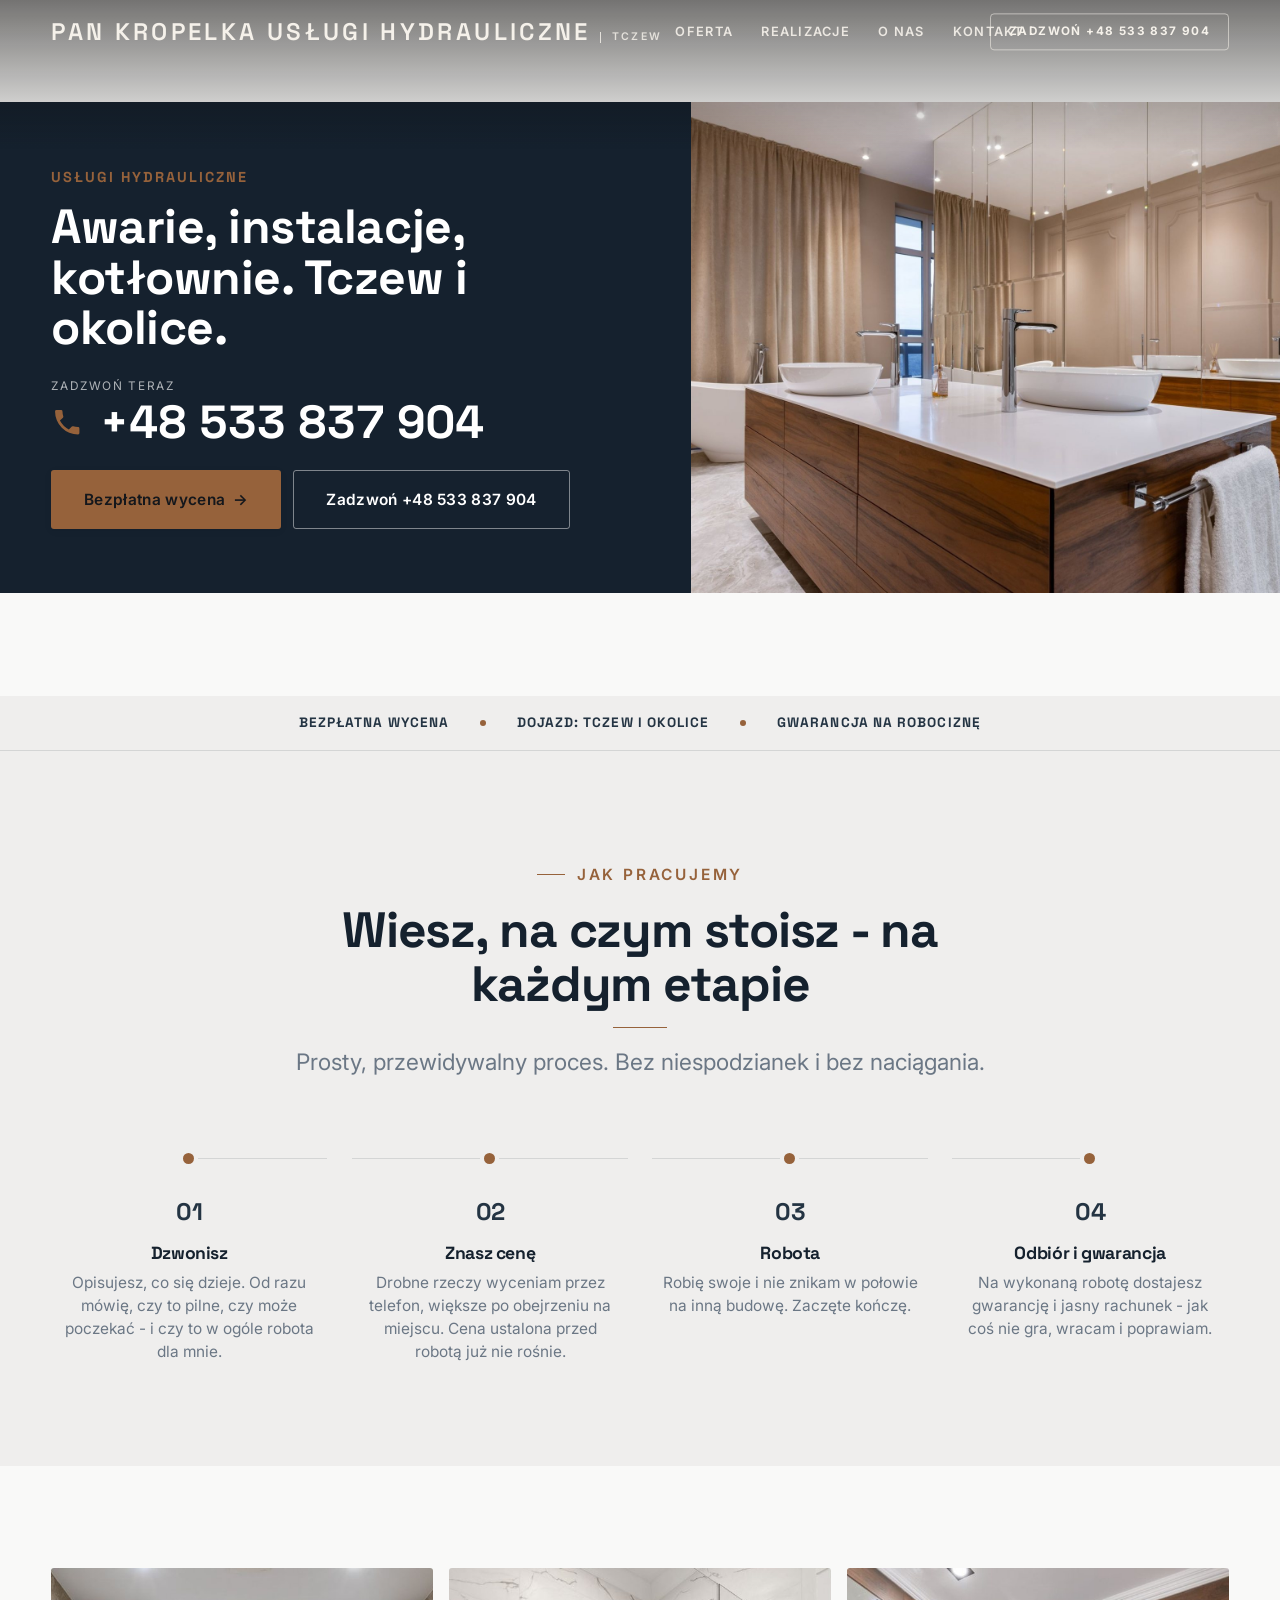
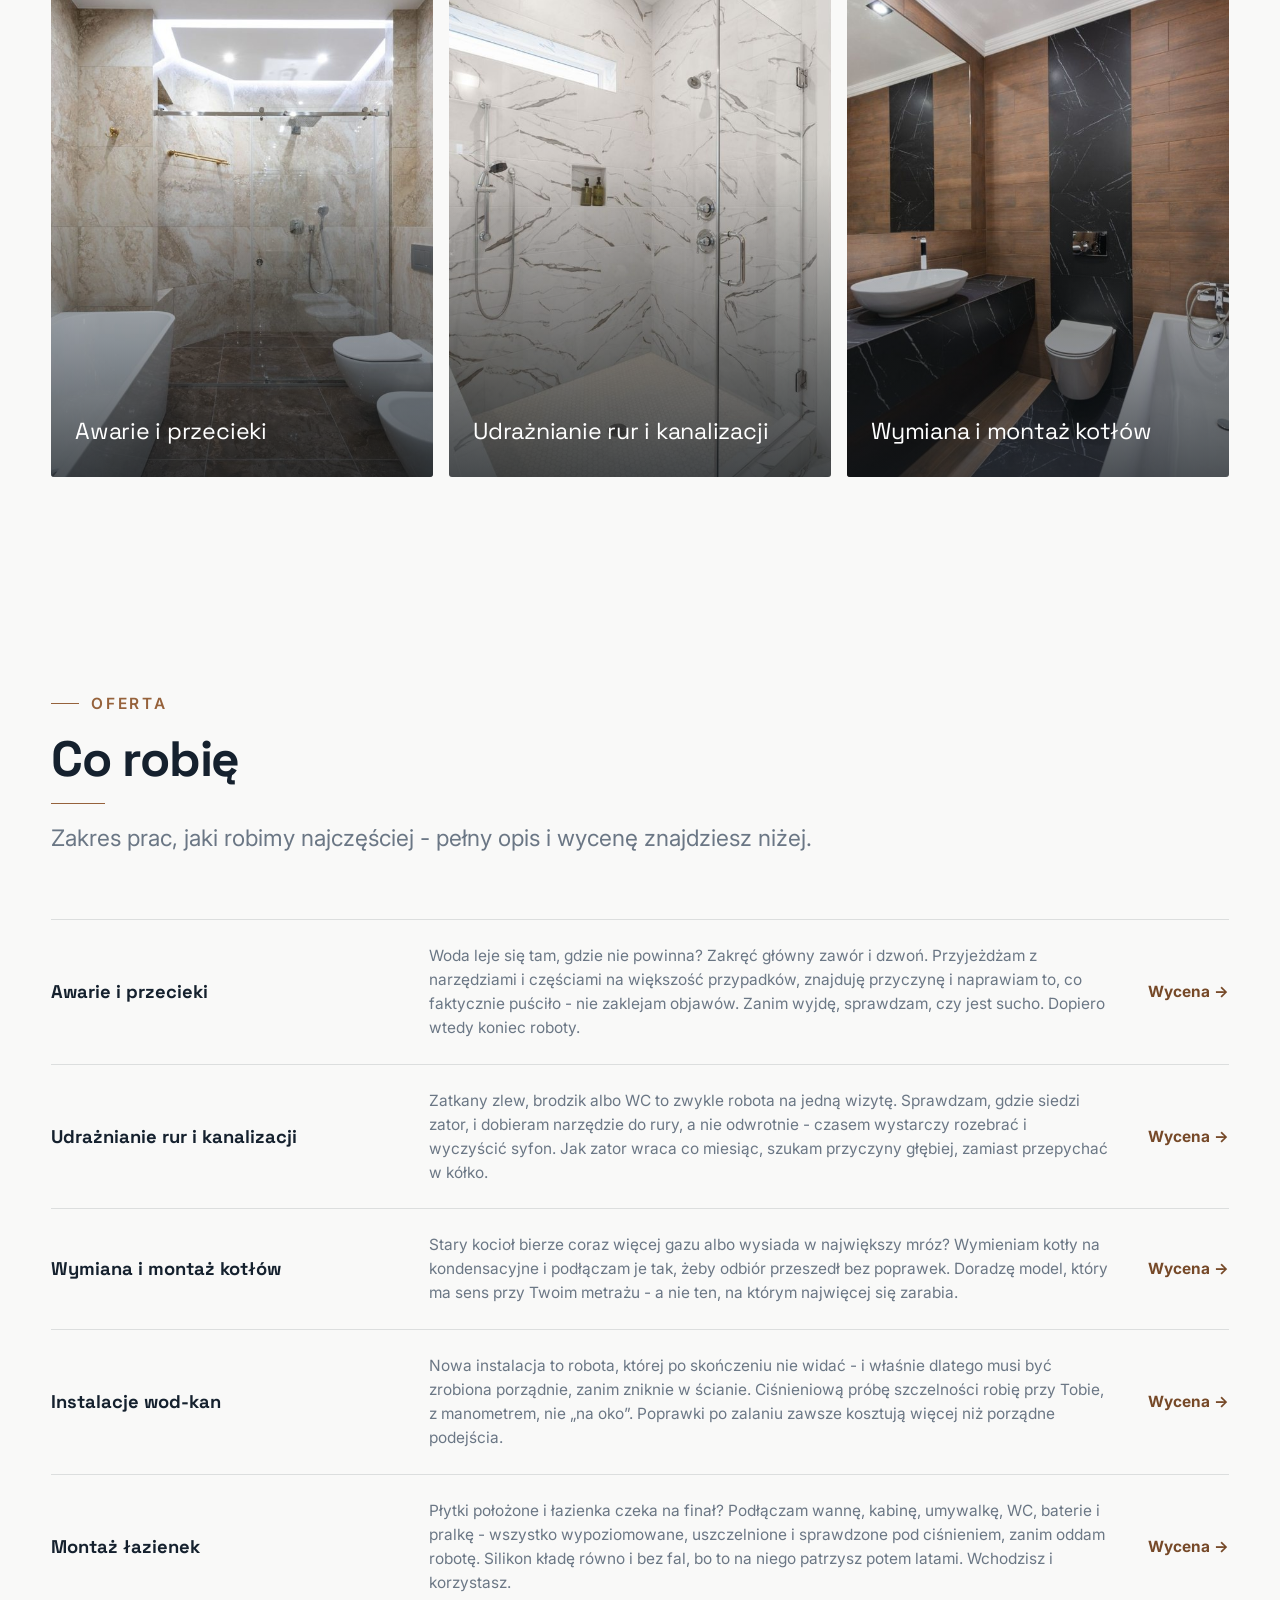
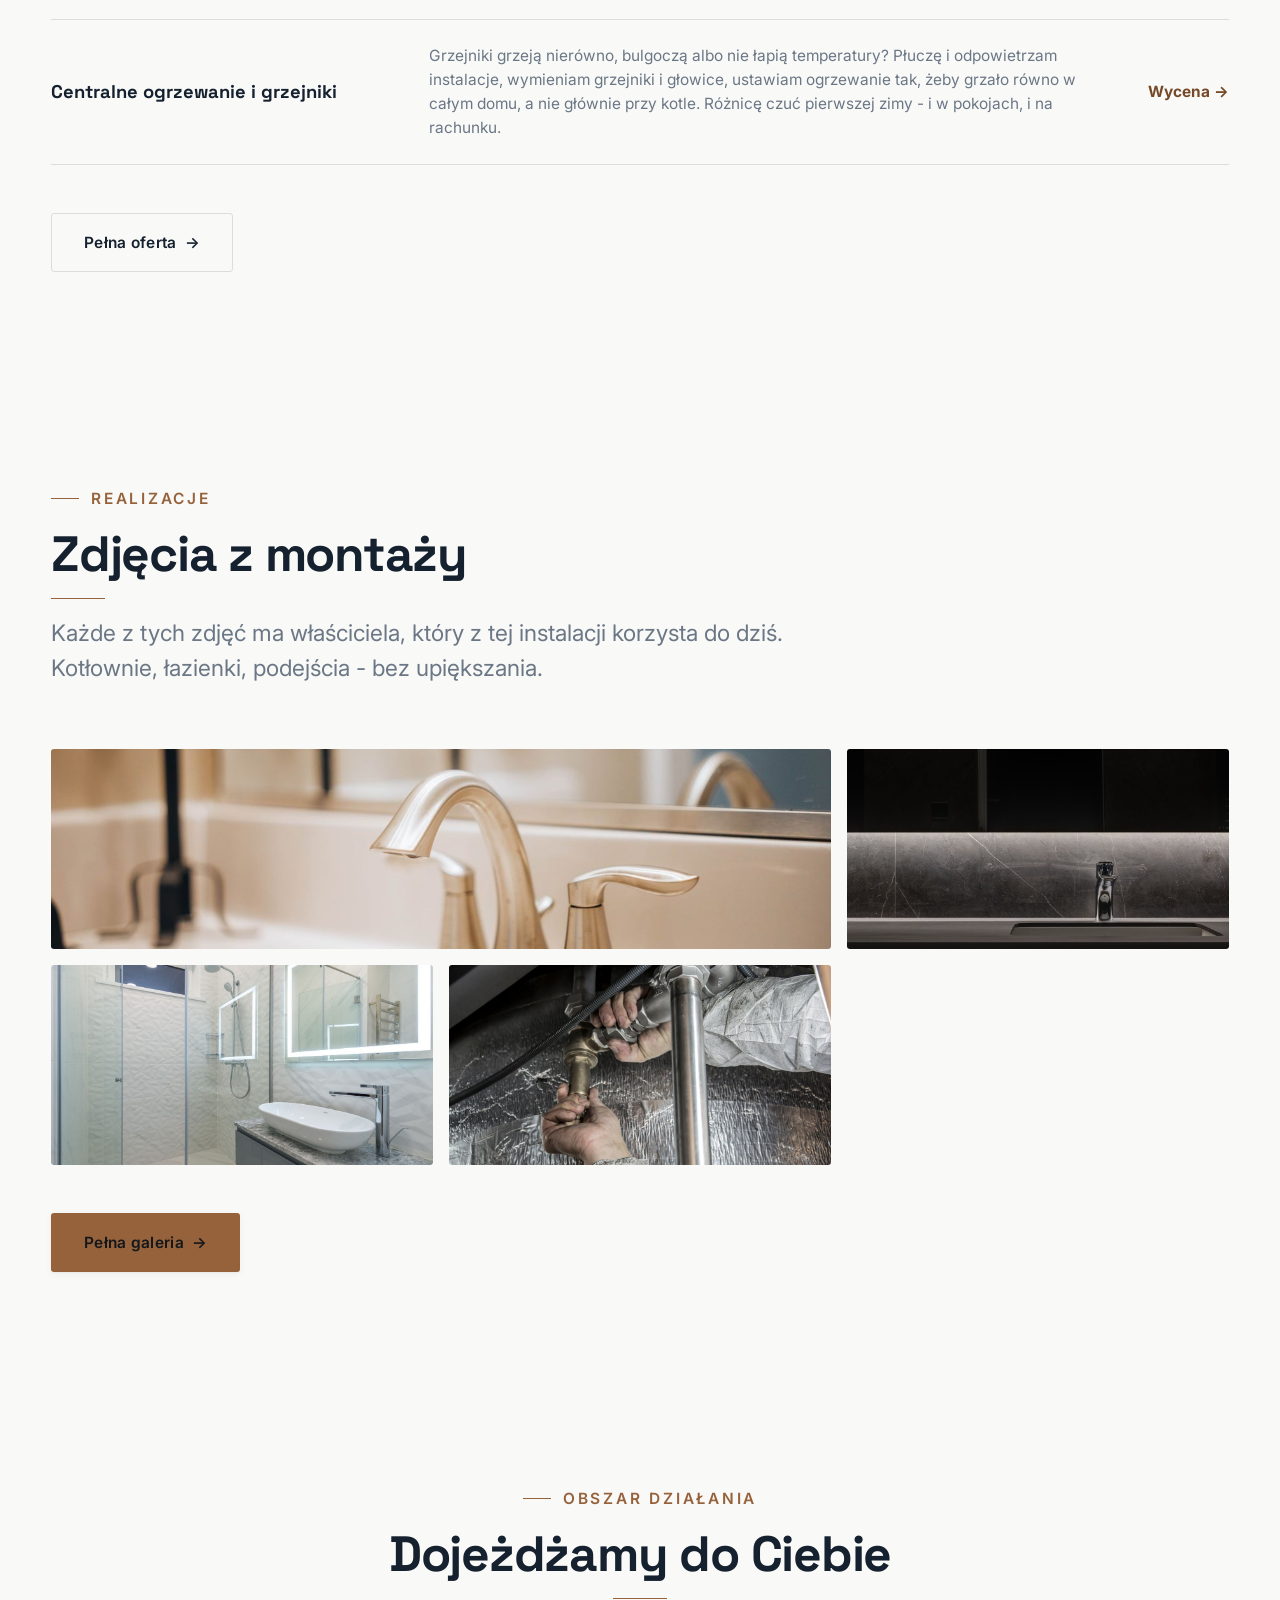
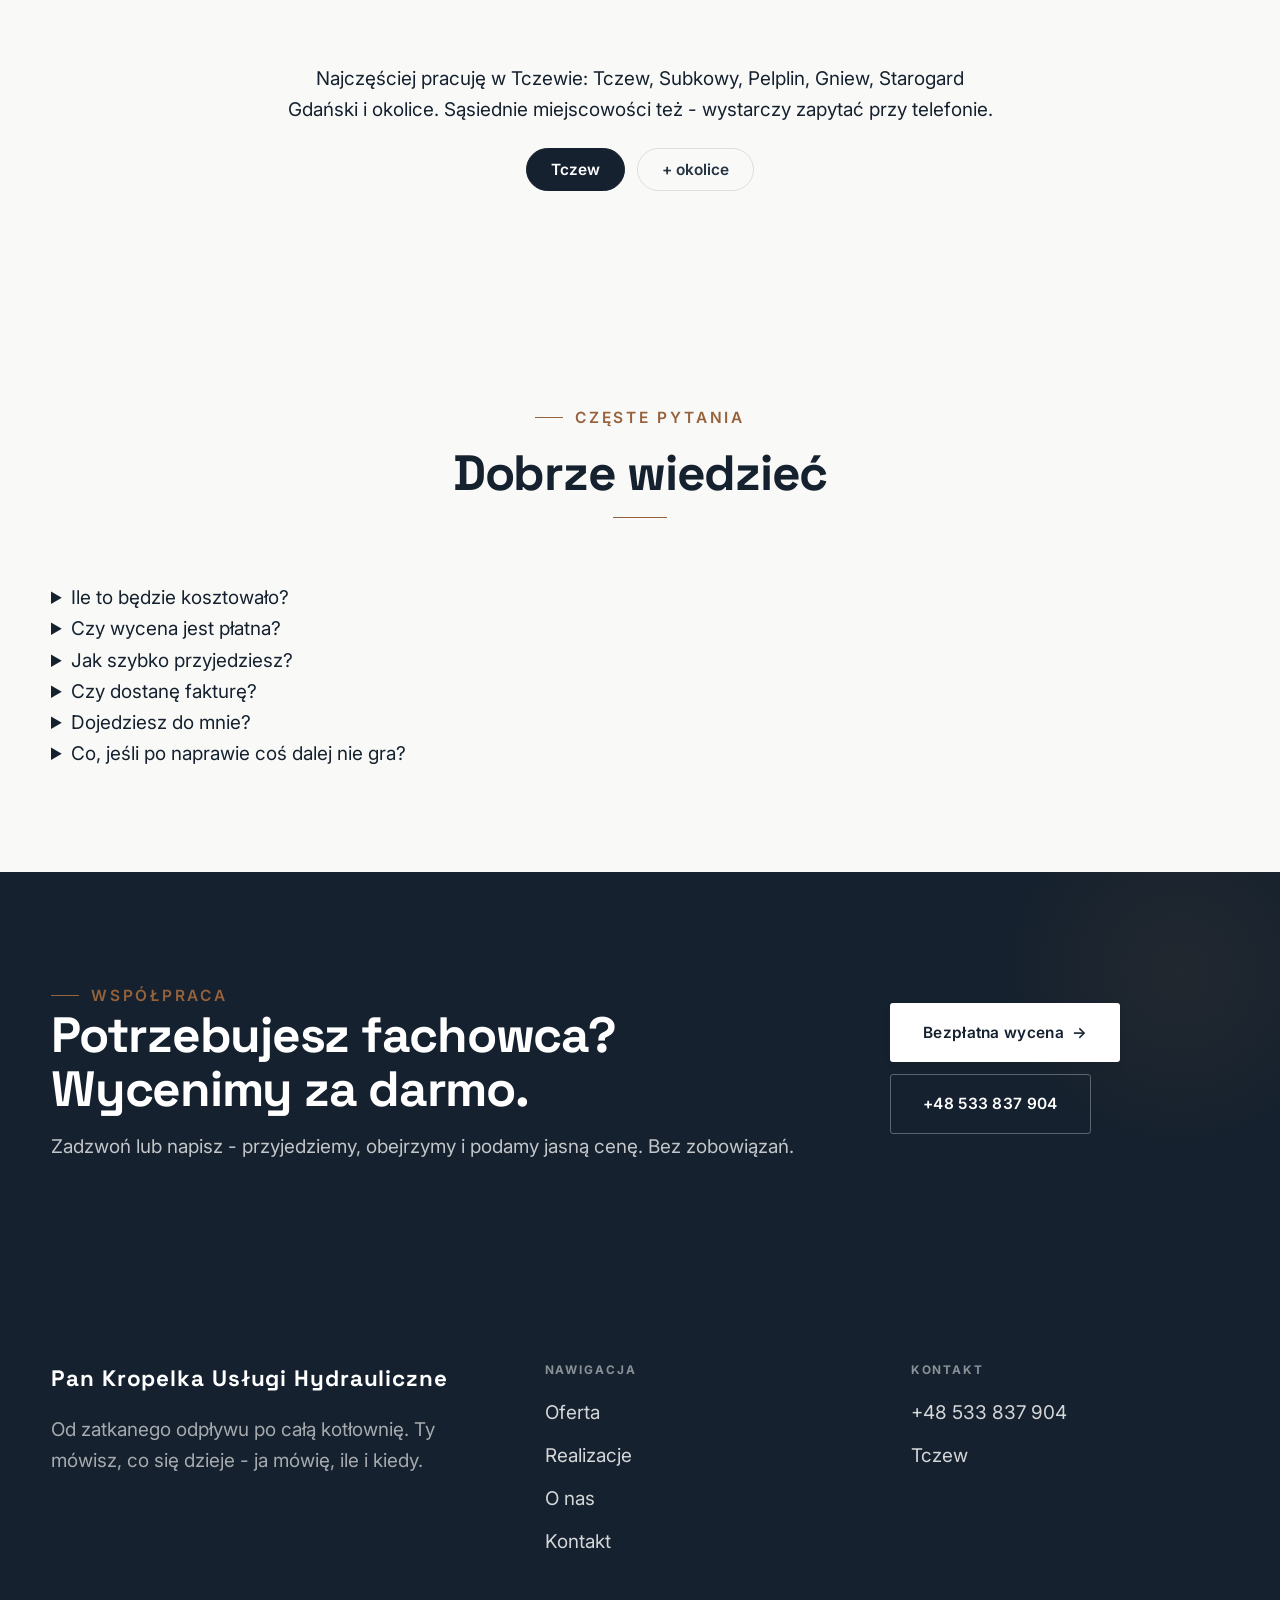
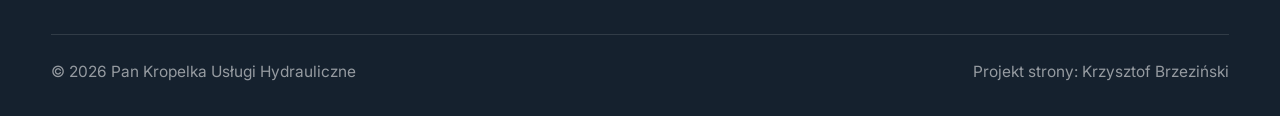
==== index.html @ 1566c622 "Strona demo: pan-kropelka-uslugi-hydrauliczne-zbigniew-jeczmien" ====
<!DOCTYPE html>
<html lang="pl">
<head>
<meta charset="UTF-8">
<meta name="viewport" content="width=device-width, initial-scale=1.0">
<title>Hydraulik Tczew - cena przed robotą | Pan Kropelka Usługi Hydrauliczne</title>
<meta name="description" content="Hydraulik w Tczewie z dojazdem. Awarie, udrażnianie, instalacje wod-kan, wymiana kotłów. Cenę znasz przed robotą. Zadzwoń: +48 533 837 904.">
<link rel="preconnect" href="https://fonts.googleapis.com">
<link rel="preconnect" href="https://fonts.gstatic.com" crossorigin>
<link href="https://fonts.googleapis.com/css2?family=Space+Grotesk:wght@500;600;700&family=Inter:wght@400;500;600&display=swap" rel="stylesheet">
<link rel="stylesheet" href="assets/styles.css">
</head>
<body>

<header class="nav">
  <div class="wrap nav-inner">
    <a class="brand" href="index.html"><span class="name">Pan Kropelka Usługi Hydrauliczne</span><span class="sub">Tczew</span></a>
    <nav class="nav-links">
      <a href="oferta.html">Oferta</a>
      <a href="realizacje.html">Realizacje</a>
      <a href="o-nas.html">O nas</a>
      <a href="kontakt.html">Kontakt</a>
      <a href="tel:+48533837904" class="btn btn-accent">Zadzwoń +48 533 837 904</a>
    </nav>
    <button class="nav-toggle" aria-label="Menu"><span></span><span></span><span></span></button>
  </div>
</header>

<section class="hero-fach">
  <img class="hf-photo" src="img/hero.jpg" alt="Pan Kropelka Usługi Hydrauliczne">
  <div class="hf-panel">
      <span class="hf-kicker">Usługi hydrauliczne</span>
      <h1 class="hf-title">Awarie, instalacje, kotłownie. Tczew i okolice. </h1>
      <a class="hf-phone" href="tel:+48533837904"><span class="hf-phone-lab">Zadzwoń teraz</span><span class="hf-phone-num"><svg class="ico-tel" width="16" height="16" viewBox="0 0 24 24" fill="none" aria-hidden="true"><path d="M6.6 10.8a15.5 15.5 0 0 0 6.6 6.6l2.2-2.2a1 1 0 0 1 1-.24 11.4 11.4 0 0 0 3.6.58 1 1 0 0 1 1 1V20a1 1 0 0 1-1 1A17 17 0 0 1 3 4a1 1 0 0 1 1-1h3.5a1 1 0 0 1 1 1c0 1.25.2 2.46.58 3.6a1 1 0 0 1-.25 1l-2.23 2.2Z" fill="currentColor"/></svg> +48 533 837 904</span></a>
      <div class="hf-actions">
        <a href="kontakt.html" class="btn btn-accent">Bezpłatna wycena <span class="arr">→</span></a>
        <a href="tel:+48533837904" class="btn btn-ghost hf-ghost">Zadzwoń +48 533 837 904</a>
      </div>
  </div>
</section>
<section class="fach-promise">
  <div class="wrap">
    <ul class="fp-row reveal"><li>Bezpłatna wycena</li><li>Dojazd: Tczew i okolice</li><li>Gwarancja na robociznę</li></ul>
  </div>
</section>
<section class="proces fachowcy">
  <div class="wrap">
    <div class="head center reveal">
      <span class="eyebrow">Jak pracujemy</span>
      <h2>Wiesz, na czym stoisz - na każdym etapie</h2>
      <p>Prosty, przewidywalny proces. Bez niespodzianek i bez naciągania.</p>
    </div>
    <ol class="proces-line">
      <li class="reveal"><span class="pno">01</span><h3>Dzwonisz</h3><p>Opisujesz, co się dzieje. Od razu mówię, czy to pilne, czy może poczekać - i czy to w ogóle robota dla mnie.</p></li>
      <li class="reveal"><span class="pno">02</span><h3>Znasz cenę</h3><p>Drobne rzeczy wyceniam przez telefon, większe po obejrzeniu na miejscu. Cena ustalona przed robotą już nie rośnie.</p></li>
      <li class="reveal"><span class="pno">03</span><h3>Robota</h3><p>Robię swoje i nie znikam w połowie na inną budowę. Zaczęte kończę.</p></li>
      <li class="reveal"><span class="pno">04</span><h3>Odbiór i gwarancja</h3><p>Na wykonaną robotę dostajesz gwarancję i jasny rachunek - jak coś nie gra, wracam i poprawiam.</p></li>
    </ol>
  </div>
</section>
<section class="gateways-band">
  <div class="wrap">
    <div class="gateways">
      <a href="oferta.html" class="gateway reveal"><img src="img/g1.jpg" alt="Awarie i przecieki" loading="lazy"><span class="g-ttl">Awarie i przecieki</span></a>
      <a href="oferta.html" class="gateway reveal"><img src="img/g2.jpg" alt="Udrażnianie rur i kanalizacji" loading="lazy"><span class="g-ttl">Udrażnianie rur i kanalizacji</span></a>
      <a href="oferta.html" class="gateway reveal"><img src="img/g3.jpg" alt="Wymiana i montaż kotłów" loading="lazy"><span class="g-ttl">Wymiana i montaż kotłów</span></a>
    </div>
  </div>
</section>
<section class="fach-uslugi">
  <div class="wrap">
    <div class="head reveal">
      <span class="eyebrow">Oferta</span>
      <h2>Co robię</h2>
      <p>Zakres prac, jaki robimy najczęściej - pełny opis i wycenę znajdziesz niżej.</p>
    </div>
    <ul class="fu-list">
      <li class="fu-row reveal"><div class="fu-name">Awarie i przecieki</div><div class="fu-desc">Woda leje się tam, gdzie nie powinna? Zakręć główny zawór i dzwoń. Przyjeżdżam z narzędziami i częściami na większość przypadków, znajduję przyczynę i naprawiam to, co faktycznie puściło - nie zaklejam objawów. Zanim wyjdę, sprawdzam, czy jest sucho. Dopiero wtedy koniec roboty.</div><a class="fu-cta" href="kontakt.html">Wycena <span class="arr">→</span></a></li>
      <li class="fu-row reveal"><div class="fu-name">Udrażnianie rur i kanalizacji</div><div class="fu-desc">Zatkany zlew, brodzik albo WC to zwykle robota na jedną wizytę. Sprawdzam, gdzie siedzi zator, i dobieram narzędzie do rury, a nie odwrotnie - czasem wystarczy rozebrać i wyczyścić syfon. Jak zator wraca co miesiąc, szukam przyczyny głębiej, zamiast przepychać w kółko.</div><a class="fu-cta" href="kontakt.html">Wycena <span class="arr">→</span></a></li>
      <li class="fu-row reveal"><div class="fu-name">Wymiana i montaż kotłów</div><div class="fu-desc">Stary kocioł bierze coraz więcej gazu albo wysiada w największy mróz? Wymieniam kotły na kondensacyjne i podłączam je tak, żeby odbiór przeszedł bez poprawek. Doradzę model, który ma sens przy Twoim metrażu - a nie ten, na którym najwięcej się zarabia.</div><a class="fu-cta" href="kontakt.html">Wycena <span class="arr">→</span></a></li>
      <li class="fu-row reveal"><div class="fu-name">Instalacje wod-kan</div><div class="fu-desc">Nowa instalacja to robota, której po skończeniu nie widać - i właśnie dlatego musi być zrobiona porządnie, zanim zniknie w ścianie. Ciśnieniową próbę szczelności robię przy Tobie, z manometrem, nie „na oko”. Poprawki po zalaniu zawsze kosztują więcej niż porządne podejścia.</div><a class="fu-cta" href="kontakt.html">Wycena <span class="arr">→</span></a></li>
      <li class="fu-row reveal"><div class="fu-name">Montaż łazienek</div><div class="fu-desc">Płytki położone i łazienka czeka na finał? Podłączam wannę, kabinę, umywalkę, WC, baterie i pralkę - wszystko wypoziomowane, uszczelnione i sprawdzone pod ciśnieniem, zanim oddam robotę. Silikon kładę równo i bez fal, bo to na niego patrzysz potem latami. Wchodzisz i korzystasz.</div><a class="fu-cta" href="kontakt.html">Wycena <span class="arr">→</span></a></li>
      <li class="fu-row reveal"><div class="fu-name">Centralne ogrzewanie i grzejniki</div><div class="fu-desc">Grzejniki grzeją nierówno, bulgoczą albo nie łapią temperatury? Płuczę i odpowietrzam instalacje, wymieniam grzejniki i głowice, ustawiam ogrzewanie tak, żeby grzało równo w całym domu, a nie głównie przy kotle. Różnicę czuć pierwszej zimy - i w pokojach, i na rachunku.</div><a class="fu-cta" href="kontakt.html">Wycena <span class="arr">→</span></a></li>
    </ul>
    <div style="margin-top:var(--space-7)" class="reveal"><a href="oferta.html" class="btn btn-ghost">Pełna oferta <span class="arr">→</span></a></div>
  </div>
</section>
<section>
  <div class="wrap">
    <div class="head reveal">
      <span class="eyebrow">Realizacje</span>
      <h2>Zdjęcia z montaży</h2>
      <p>Każde z tych zdjęć ma właściciela, który z tej instalacji korzysta do dziś. Kotłownie, łazienki, podejścia - bez upiększania.</p>
    </div>
    <div class="gallery">
      <div class="tile t-two3 reveal"><img src="img/g4.jpg" alt="Wymiana grzejnika" loading="lazy"><div class="cap">Wymiana grzejnika</div></div>
      <div class="tile t-third reveal"><img src="img/g5.jpg" alt="Udrażnianie kanalizacji" loading="lazy"><div class="cap">Udrażnianie kanalizacji</div></div>
      <div class="tile t-third reveal"><img src="img/g6.jpg" alt="Po robocie - czysto" loading="lazy"><div class="cap">Po robocie - czysto</div></div>
      <div class="tile t-third reveal"><img src="img/about.jpg" alt="Pan Kropelka Usługi Hydrauliczne" loading="lazy"></div>
    </div>
    <div style="margin-top:var(--space-7)" class="reveal"><a href="realizacje.html" class="btn btn-accent">Pełna galeria <span class="arr">→</span></a></div>
  </div>
</section>
<section class="obszar">
  <div class="wrap">
    <div class="head center reveal">
      <span class="eyebrow">Obszar działania</span>
      <h2>Dojeżdżamy do Ciebie</h2>
    </div>
    <p class="obszar-txt reveal" style="text-align:center;max-width:60ch;margin:0 auto 1.4rem">Najczęściej pracuję w Tczewie: Tczew, Subkowy, Pelplin, Gniew, Starogard Gdański i okolice. Sąsiednie miejscowości też - wystarczy zapytać przy telefonie.</p>
    <ul class="obszar-list reveal"><li class="is-home">Tczew</li><li>+ okolice</li></ul>
  </div>
</section>
<section class="faq-klinika">
  <div class="wrap">
    <div class="head center reveal">
      <span class="eyebrow">Częste pytania</span>
      <h2>Dobrze wiedzieć</h2>
    </div>
    <div class="faq-list">
      <details class="faq-item reveal"><summary>Ile to będzie kosztowało?</summary><p>Zależy, co się dzieje - dlatego wypytuję przez telefon i od razu podaję widełki. Ostateczną cenę znasz przed robotą, nie po niej.</p></details>
      <details class="faq-item reveal"><summary>Czy wycena jest płatna?</summary><p>Nie. Przyjazd i wycena w Tczewie i najbliższej okolicy są bezpłatne i do niczego nie zobowiązują.</p></details>
      <details class="faq-item reveal"><summary>Jak szybko przyjedziesz?</summary><p>Przy zalaniu liczy się każda godzina, więc przy awarii przestawiam grafik. Prace planowane umawiamy z kilkudniowym wyprzedzeniem.</p></details>
      <details class="faq-item reveal"><summary>Czy dostanę fakturę?</summary><p>Tak - VAT albo paragon, jak wolisz. Z firmami i wspólnotami rozliczam się przelewem.</p></details>
      <details class="faq-item reveal"><summary>Dojedziesz do mnie?</summary><p>Robię głównie Tczew i okolice. Masz wątpliwość - zadzwoń, to kwestia jednego pytania.</p></details>
      <details class="faq-item reveal"><summary>Co, jeśli po naprawie coś dalej nie gra?</summary><p>Wracam i sprawdzam. Moja wina - poprawiam za darmo; wyszło coś nowego - mówię wprost, co i za ile.</p></details>
    </div>
  </div>
</section>
<section class="cta">
  <div class="wrap">
    <div class="reveal">
      <span class="eyebrow">Współpraca</span>
      <h2>Potrzebujesz fachowca? Wycenimy za darmo.</h2>
      <p>Zadzwoń lub napisz - przyjedziemy, obejrzymy i podamy jasną cenę. Bez zobowiązań.</p>
    </div>
    <div class="cta-actions reveal">
      <a href="kontakt.html" class="btn btn-light">Bezpłatna wycena <span class="arr">→</span></a>
      <a href="tel:+48533837904" class="btn btn-ghost" style="color:#fff;border-color:rgba(255,255,255,.3)">+48 533 837 904</a>
    </div>
  </div>
</section>

<footer>
  <div class="wrap">
    <div class="foot-grid">
      <div class="foot-brand">
        <div class="name">Pan Kropelka Usługi Hydrauliczne</div>
        <p>Od zatkanego odpływu po całą kotłownię. Ty mówisz, co się dzieje - ja mówię, ile i kiedy.</p>
      </div>
      <div class="foot-col">
        <h4>Nawigacja</h4>
        <a href="oferta.html">Oferta</a>
        <a href="realizacje.html">Realizacje</a>
        <a href="o-nas.html">O nas</a>
        <a href="kontakt.html">Kontakt</a>
      </div>
      <div class="foot-col">
        <h4>Kontakt</h4>
        <a href="tel:+48533837904">+48 533 837 904</a>
        <p>Tczew</p>
      </div>
    </div>
    <div class="foot-bot">
      <span>© 2026 Pan Kropelka Usługi Hydrauliczne</span>
      <span>Projekt strony: Krzysztof Brzeziński</span>
    </div>
  </div>
</footer>
<div class="sticky-call"><a class="sc-call" href="tel:+48533837904"><svg class="ico-tel" width="16" height="16" viewBox="0 0 24 24" fill="none" aria-hidden="true"><path d="M6.6 10.8a15.5 15.5 0 0 0 6.6 6.6l2.2-2.2a1 1 0 0 1 1-.24 11.4 11.4 0 0 0 3.6.58 1 1 0 0 1 1 1V20a1 1 0 0 1-1 1A17 17 0 0 1 3 4a1 1 0 0 1 1-1h3.5a1 1 0 0 1 1 1c0 1.25.2 2.46.58 3.6a1 1 0 0 1-.25 1l-2.23 2.2Z" fill="currentColor"/></svg> Zadzwoń</a><a class="sc-quote" href="kontakt.html">Bezpłatna wycena</a></div>

<script src="assets/main.js"></script>
</body>
</html>
---- assets/styles.css ----
/* ============================================================
   STOLBASZ — premium, architektoniczny B2B fit-out
   Jasna paleta, zero brązu. System wg premium-web-craft.
   Projekt strony: Krzysztof Brzeziński
   ============================================================ */

:root{
  /* PALETA — jasna, architektoniczna, chłodna */
  --paper:#F4F6F8;          /* główne tło */
  --paper-2:#E7EBEF;        /* sekcje alternatywne (chłodny jasny szary) */
  --paper-3:#E7EBEF;        /* delikatne wypełnienia */
  --ink:#15212E;            /* tekst główny — chłodny grafit */
  --ink-soft:#243443;       /* nagłówki drugorzędne */
  --muted:#6B7785;          /* tekst poboczny */
  --line:rgba(21,33,46,.12);/* hairline */
  --accent:#E8A317;         /* stonowany petrol-slate — jedyny akcent */
  --accent-d:#C9870C;
  --accent-soft:rgba(232,163,23,.10);
  --dark:#15212E;           /* sekcje ciemne (stopka/CTA) */

  /* ODSTĘPY — skala 4/8 */
  --space-1:4px; --space-2:8px; --space-3:12px; --space-4:16px; --space-5:24px;
  --space-6:32px; --space-7:48px; --space-8:64px; --space-9:96px; --space-10:128px;

  /* TYPOGRAFIA — fluid clamp() (skala podbita 16.07.2026: większe, czytelniejsze litery — uwaga Adama) */
  --text-sm:clamp(.9rem,.87rem + .12vw,1rem);
  --text-base:clamp(1.08rem,1.04rem + .18vw,1.2rem);
  --text-lg:clamp(1.24rem,1.15rem + .34vw,1.44rem);
  --text-h3:clamp(1.34rem,1.22rem + .55vw,1.66rem);
  --text-h2:clamp(2.1rem,1.66rem + 2.1vw,3.1rem);
  --text-h1:clamp(2.9rem,2.1rem + 4vw,5.1rem);

  /* PROMIENIE — architektoniczne, raczej ostre */
  --r-sm:3px; --r-md:6px; --r-lg:10px;

  /* RUCH */
  --ease:cubic-bezier(.25,.46,.45,.94); --dur:.24s;

  /* CIENIE — miękkie, warstwowe */
  --sh-sm:0 1px 2px rgba(16,24,32,.04), 0 2px 8px rgba(16,24,32,.05);
  --sh-md:0 2px 6px rgba(16,24,32,.05), 0 12px 28px -8px rgba(16,24,32,.12);
  --sh-lg:0 6px 14px rgba(16,24,32,.07), 0 26px 56px -18px rgba(16,24,32,.22);

  --hairline:1px solid var(--line);

  --font-display:'Space Grotesk','Inter',sans-serif;
  --font-body:'Inter',sans-serif;
}

*{box-sizing:border-box;margin:0;padding:0}
html{scroll-behavior:smooth}
body{
  font-family:var(--font-body);
  font-size:var(--text-base);
  line-height:1.65;
  color:var(--ink);
  background:var(--paper);
  -webkit-font-smoothing:antialiased;
  text-rendering:optimizeLegibility;
}
img{max-width:100%;display:block}
a{color:inherit;text-decoration:none}

.wrap{width:min(92%,1180px);margin-inline:auto}
section{padding-block:clamp(52px,6.5vw,96px)}

h1,h2,h3{font-family:var(--font-display);font-weight:700;line-height:1.08;letter-spacing:-.02em;color:var(--ink)}
h1{font-size:var(--text-h1);letter-spacing:-.035em}
h2{font-size:var(--text-h2);letter-spacing:-.025em}
h3{font-size:var(--text-h3)}
p{max-width:65ch}

.eyebrow{
  font-family:var(--font-body);
  font-size:var(--text-sm);
  font-weight:600;
  letter-spacing:.18em;
  text-transform:uppercase;
  color:var(--accent);
  display:inline-flex;align-items:center;gap:var(--space-3);
}
.eyebrow::before{content:"";width:28px;height:1px;background:var(--accent);display:inline-block}

.muted{color:var(--muted)}
.lead{font-size:var(--text-lg);line-height:1.55;color:var(--ink-soft);max-width:50ch}

/* ---------- BUTTONS ---------- */
.btn{
  display:inline-flex;align-items:center;gap:var(--space-2);
  font-weight:600;font-size:var(--text-sm);letter-spacing:.02em;
  padding:var(--space-4) var(--space-6);
  border-radius:var(--r-sm);
  transition:transform var(--dur) var(--ease),box-shadow var(--dur) var(--ease),background var(--dur) var(--ease);
  cursor:pointer;border:1px solid transparent;
}
.btn-accent{background:var(--accent);color:#fff;box-shadow:var(--sh-sm)}
.btn-accent:hover{background:var(--accent-d);transform:translateY(-2px);box-shadow:var(--sh-md)}
.btn-accent:active{transform:translateY(0);box-shadow:var(--sh-sm)}
.btn-ghost{background:transparent;color:var(--ink);border-color:var(--line)}
.btn-ghost:hover{border-color:var(--accent);color:var(--accent);transform:translateY(-2px)}
.btn-light{background:#fff;color:var(--ink);box-shadow:var(--sh-sm)}
.btn-light:hover{transform:translateY(-2px);box-shadow:var(--sh-md)}
.btn .arr{transition:transform var(--dur) var(--ease)}
.btn:hover .arr{transform:translateX(4px)}

/* ---------- NAV ---------- */
.nav{
  position:sticky;top:0;z-index:50;
  background:color-mix(in srgb,var(--paper) 88%,transparent);
  backdrop-filter:saturate(140%) blur(10px);
  border-bottom:var(--hairline);
}
.nav-inner{display:flex;align-items:center;justify-content:space-between;height:72px}
.brand{display:flex;flex-direction:column;line-height:1}
.brand .name{font-family:var(--font-display);font-weight:800;font-size:1.35rem;letter-spacing:.04em}
.brand .sub{font-size:.62rem;letter-spacing:.34em;text-transform:uppercase;color:var(--muted);margin-top:5px}
.nav-links{display:flex;align-items:center;gap:var(--space-6)}
.nav-links a{font-size:var(--text-sm);font-weight:500;color:var(--ink-soft);position:relative;padding-block:4px;transition:color var(--dur) var(--ease)}
.nav-links a::after{content:"";position:absolute;left:0;bottom:0;width:0;height:1.5px;background:var(--accent);transition:width var(--dur) var(--ease)}
.nav-links a:hover,.nav-links a.active{color:var(--ink)}
.nav-links a:hover::after,.nav-links a.active::after{width:100%}
.nav-links .btn{padding:var(--space-2) var(--space-5)}
/* przyciski w nav: właściwy kolor (przebij .nav-links a) + bez podkreślenia */
.nav-links a.btn-accent{color:#fff}
.nav-links a.btn-ghost,.nav-links a.btn-light{color:var(--ink)}
.nav-links a.btn::after{display:none}
.nav-toggle{display:none;background:none;border:none;cursor:pointer;flex-direction:column;gap:5px;padding:8px}
.nav-toggle span{width:24px;height:2px;background:var(--ink);transition:var(--dur)}

/* ---------- HERO (split) ---------- */
.hero{position:relative;overflow:hidden;border-bottom:var(--hairline)}
.hero-grid{display:grid;grid-template-columns:1.05fr .95fr;gap:clamp(24px,4vw,60px);align-items:center;
  padding-block:clamp(36px,4.5vw,64px)}
.hero-copy .eyebrow{margin-bottom:var(--space-5)}
.hero-copy h1{margin-bottom:var(--space-5)}
.hero-copy .lead{margin-bottom:var(--space-7)}
.hero-actions{display:flex;flex-wrap:wrap;gap:var(--space-4)}
.hero-art{position:relative;aspect-ratio:4/3;border-radius:var(--r-lg);overflow:hidden;box-shadow:var(--sh-lg)}
.hero-art img{width:100%;height:100%;object-fit:cover}
.hero-art::after{content:"";position:absolute;inset:0;background:linear-gradient(180deg,transparent 55%,rgba(18,24,28,.28))}
.hero-badge{position:absolute;left:var(--space-5);bottom:var(--space-5);z-index:2;
  background:rgba(252,252,251,.94);backdrop-filter:blur(4px);
  border-radius:var(--r-md);padding:var(--space-4) var(--space-5);box-shadow:var(--sh-md);max-width:78%}
.hero-badge strong{display:block;font-family:var(--font-display);font-size:1rem;letter-spacing:-.01em}
.hero-badge span{font-size:var(--text-sm);color:var(--muted)}

/* ---------- HERO duży / kinowy (strona główna) ---------- */
.hero-cine{position:relative;min-height:clamp(560px,82vh,840px);min-height:clamp(560px,82svh,840px);display:flex;align-items:center;overflow:hidden;border-bottom:var(--hairline)}
.hero-cine>img{position:absolute;inset:0;width:100%;height:100%;object-fit:cover;z-index:0}
.hero-cine::after{content:"";position:absolute;inset:0;z-index:1;
  background:linear-gradient(95deg,rgba(13,18,23,.86) 0%,rgba(13,18,23,.64) 32%,rgba(13,18,23,.24) 62%,rgba(13,18,23,.04) 100%)}
.hero-cine .wrap{position:relative;z-index:2;padding-block:var(--space-8)}
.hero-cine .hero-copy{max-width:660px}
.hero-cine .eyebrow{color:#fff;margin-bottom:var(--space-5)}
.hero-cine .eyebrow::before{background:#fff}
.hero-cine h1{color:#fff;margin-bottom:var(--space-5);font-size:clamp(2.9rem,2rem + 4.4vw,5.2rem)}
.hero-cine .lead{color:rgba(255,255,255,.92);max-width:48ch;margin-bottom:var(--space-7)}
.hero-cine .hero-actions{display:flex;flex-wrap:wrap;gap:var(--space-4)}
@media(max-width:680px){
  .hero-cine{min-height:clamp(520px,76vh,640px);min-height:clamp(520px,76svh,640px);align-items:flex-end}
  .hero-cine::after{background:linear-gradient(0deg,rgba(13,18,23,.9) 6%,rgba(13,18,23,.45) 55%,rgba(13,18,23,.25) 100%)}
  .hero-cine .wrap{padding-bottom:var(--space-9)}
}

/* full-bleed hero variant (podstrony) */
.pagehead{position:relative;min-height:46vh;min-height:46svh;display:flex;align-items:flex-end;overflow:hidden;border-bottom:var(--hairline)}
.pagehead img{position:absolute;inset:0;width:100%;height:100%;object-fit:cover}
.pagehead::after{content:"";position:absolute;inset:0;background:linear-gradient(180deg,rgba(18,24,28,.25),rgba(18,24,28,.62))}
.pagehead .wrap{position:relative;z-index:2;padding-block:var(--space-9);color:#fff}
.pagehead h1{color:#fff;max-width:18ch}
.pagehead .eyebrow{color:#fff}
.pagehead .eyebrow::before{background:#fff}
.pagehead p{color:rgba(255,255,255,.86);margin-top:var(--space-4);max-width:54ch}

/* ---------- STRIP (pasek skrótów / liczby) ---------- */
.strip{background:var(--dark);color:#fff}
.strip .wrap{display:grid;grid-template-columns:repeat(4,1fr);gap:var(--space-6);padding-block:var(--space-8)}
.strip .item .k{font-family:var(--font-display);font-size:clamp(1.6rem,1.2rem + 1.4vw,2.4rem);font-weight:800;letter-spacing:-.02em;color:#fff}
.strip .item .v{font-size:var(--text-sm);color:rgba(255,255,255,.66);margin-top:var(--space-2);line-height:1.45}
.strip .item{border-left:2px solid var(--accent);padding-left:var(--space-5)}

/* ---------- SECTION HEAD ---------- */
.head{max-width:48rem;margin-bottom:var(--space-8)}
.head.center{margin-inline:auto;text-align:center}
.head .eyebrow{margin-bottom:var(--space-4)}
.head h2{margin-bottom:var(--space-4)}
.head p{color:var(--muted);font-size:var(--text-lg);line-height:1.55}
.head.center p{margin-inline:auto}

/* ---------- INTRO SPLIT ---------- */
.split{display:grid;grid-template-columns:.92fr 1.08fr;gap:clamp(28px,5vw,80px);align-items:center}
.split.rev{grid-template-columns:1.08fr .92fr}
.split.rev .split-art{order:-1}
.split-art{position:relative;aspect-ratio:5/4;border-radius:var(--r-lg);overflow:hidden;box-shadow:var(--sh-lg)}
.split-art img{width:100%;height:100%;object-fit:cover}
.split-copy h2{margin-bottom:var(--space-5)}
.split-copy p+p{margin-top:var(--space-4)}
.split-copy .btn{margin-top:var(--space-6)}

/* ---------- SERVICES (zakres) ---------- */
.svc-grid{display:grid;grid-template-columns:repeat(auto-fit,minmax(280px,1fr));gap:var(--space-5)}
.svc{background:#fff;border:var(--hairline);border-radius:var(--r-md);padding:var(--space-7) var(--space-6);
  transition:transform var(--dur) var(--ease),box-shadow var(--dur) var(--ease),border-color var(--dur) var(--ease);
  position:relative;overflow:hidden}
.svc::before{content:"";position:absolute;left:0;top:0;width:3px;height:0;background:var(--accent);transition:height var(--dur) var(--ease)}
.svc:hover{transform:translateY(-4px);box-shadow:var(--sh-md);border-color:transparent}
.svc:hover::before{height:100%}
.svc .ic{font-family:var(--font-display);font-size:.8rem;font-weight:700;letter-spacing:.12em;color:var(--accent);margin-bottom:var(--space-4)}
.svc h3{margin-bottom:var(--space-3);font-size:1.22rem}
.svc p{color:var(--muted);font-size:var(--text-base);line-height:1.6}

/* big detailed service rows */
.svc-row{display:grid;grid-template-columns:.8fr 1.2fr;gap:clamp(20px,4vw,60px);align-items:center;padding-block:var(--space-8)}
.svc-row+.svc-row{border-top:var(--hairline)}
.svc-row.rev{grid-template-columns:1.2fr .8fr}
.svc-row.rev .svc-row-art{order:-1}
.svc-row-art{aspect-ratio:4/3;border-radius:var(--r-md);overflow:hidden;box-shadow:var(--sh-md)}
.svc-row-art img{width:100%;height:100%;object-fit:cover}
.svc-row h3{font-size:1.5rem;margin-bottom:var(--space-4)}
.svc-row .num{font-family:var(--font-display);font-size:.85rem;font-weight:700;letter-spacing:.14em;color:var(--accent);display:block;margin-bottom:var(--space-3)}
.svc-row ul{list-style:none;margin-top:var(--space-4);display:flex;flex-direction:column;gap:var(--space-2)}
.svc-row li{position:relative;padding-left:var(--space-5);color:var(--muted);font-size:var(--text-base)}
.svc-row li::before{content:"";position:absolute;left:0;top:.62em;width:8px;height:1px;background:var(--accent)}

/* ---------- GALLERY (realizacje) ---------- */
.gallery{display:grid;grid-template-columns:repeat(12,1fr);gap:var(--space-4);grid-auto-rows:200px}
/* GALERIA MASONRY — pionowe zdjęcia (portrety beauty/wellness) bez przycinania: kolumny, height auto */
.gallery-masonry{column-count:3;column-gap:var(--space-4)}
@media(max-width:900px){.gallery-masonry{column-count:2}}
@media(max-width:560px){.gallery-masonry{column-count:1}}
.gallery-masonry .m-tile{break-inside:avoid;margin:0 0 var(--space-4);padding:0;position:relative;overflow:hidden;border-radius:var(--r-md);border:1px solid var(--line)}
.gallery-masonry .m-tile img{width:100%;height:auto;display:block}
.gallery-masonry .m-tile .cap{position:absolute;left:0;right:0;bottom:0;padding:var(--space-4);color:#fff;background:linear-gradient(0deg,rgba(0,0,0,.55),transparent);font-size:var(--text-sm)}
.gallery-masonry .m-tile .cap small{display:block;font-weight:400;opacity:.78;letter-spacing:.04em;text-transform:uppercase;font-size:.66rem;margin-top:3px}
.tile{position:relative;overflow:hidden;border-radius:var(--r-md);box-shadow:var(--sh-sm);
  transition:transform var(--dur) var(--ease),box-shadow var(--dur) var(--ease)}
.tile img{width:100%;height:100%;object-fit:cover;transition:transform .6s var(--ease)}
.tile:hover{box-shadow:var(--sh-md)}
.tile:hover img{transform:scale(1.05)}
.tile .cap{position:absolute;left:0;right:0;bottom:0;padding:var(--space-5) var(--space-4) var(--space-4);
  background:linear-gradient(transparent,rgba(18,24,28,.78));color:#fff;
  font-size:var(--text-sm);font-weight:600;letter-spacing:.01em;
  opacity:0;transform:translateY(8px);transition:var(--dur) var(--ease)}
.tile:hover .cap{opacity:1;transform:translateY(0)}
.tile .cap small{display:block;font-weight:400;opacity:.78;letter-spacing:.04em;text-transform:uppercase;font-size:.66rem;margin-top:3px}
/* bento spans */
.t-wide{grid-column:span 6}
.t-tall{grid-column:span 6;grid-row:span 2}
.t-std{grid-column:span 6}
.t-third{grid-column:span 4}
.t-two3{grid-column:span 8}

/* ---------- TRUST / WIARYGODNOŚĆ ---------- */
.trust{background:var(--paper-2)}
.trust-grid{display:grid;grid-template-columns:repeat(auto-fit,minmax(240px,1fr));gap:var(--space-5);margin-top:var(--space-7)}
.trust-card{background:#fff;border-radius:var(--r-md);padding:var(--space-7) var(--space-6);box-shadow:var(--sh-sm);border-top:3px solid var(--accent)}
.trust-card .big{font-family:var(--font-display);font-size:clamp(1.8rem,1.3rem + 1.6vw,2.6rem);font-weight:800;letter-spacing:-.02em;color:var(--ink);line-height:1}
.trust-card h3{font-size:1.12rem;margin:var(--space-3) 0 var(--space-2)}
.trust-card p{color:var(--muted);font-size:var(--text-base);line-height:1.55}

/* ---------- CTA band ---------- */
.cta{background:var(--dark);color:#fff;position:relative;overflow:hidden}
.cta .wrap{display:grid;grid-template-columns:1.4fr .6fr;gap:var(--space-7);align-items:center;position:relative;z-index:2}
.cta h2{color:#fff;max-width:20ch}
.cta p{color:rgba(255,255,255,.74);margin-top:var(--space-4)}
.cta-actions{display:flex;flex-direction:column;gap:var(--space-3);align-items:flex-start}
.cta::before{content:"";position:absolute;right:-80px;top:-80px;width:360px;height:360px;border-radius:50%;
  background:radial-gradient(circle,var(--accent-soft),transparent 70%)}

/* ---------- CONTACT ---------- */
.contact-grid{display:grid;grid-template-columns:.85fr 1.15fr;gap:clamp(28px,4vw,56px);align-items:start}
.info-list{display:flex;flex-direction:column;gap:var(--space-2)}
.info-row{display:flex;gap:var(--space-4);align-items:flex-start;padding-block:var(--space-4);border-bottom:var(--hairline)}
.info-row .ic{flex:none;width:42px;height:42px;display:grid;place-items:center;border-radius:50%;
  background:var(--accent-soft);color:var(--accent);font-size:1.05rem}
.info-row .lbl{font-size:.72rem;letter-spacing:.14em;text-transform:uppercase;color:var(--muted)}
.info-row .val{font-weight:600;font-size:var(--text-base);margin-top:2px}
.info-row a.val:hover{color:var(--accent)}
.map{border:none;border-radius:var(--r-lg);box-shadow:var(--sh-md);width:100%;height:100%;min-height:380px;filter:grayscale(.2) contrast(1.02)}
.form{background:#fff;border:var(--hairline);border-radius:var(--r-lg);padding:clamp(24px,3vw,40px);box-shadow:var(--sh-sm)}
.form .fld{margin-bottom:var(--space-5)}
.form label{display:block;font-size:var(--text-sm);font-weight:600;margin-bottom:var(--space-2)}
.form input,.form textarea{width:100%;font-family:inherit;font-size:var(--text-base);color:var(--ink);
  padding:var(--space-4);border:var(--hairline);border-radius:var(--r-sm);background:var(--paper);transition:border-color var(--dur)}
.form input:focus,.form textarea:focus{outline:none;border-color:var(--accent);background:#fff}
.form textarea{resize:vertical;min-height:120px}
.form .note{font-size:var(--text-sm);color:var(--muted);margin-top:var(--space-3)}

/* ---------- FOOTER ---------- */
footer{background:var(--dark);color:#fff;padding-block:var(--space-9) var(--space-6)}
.foot-grid{display:grid;grid-template-columns:1.4fr 1fr 1fr;gap:var(--space-7);margin-bottom:var(--space-8)}
.foot-brand .name{font-family:var(--font-display);font-weight:800;font-size:1.4rem;letter-spacing:.04em}
.foot-brand p{color:rgba(255,255,255,.62);margin-top:var(--space-4);font-size:var(--text-base);max-width:38ch}
.foot-col h4{font-size:.74rem;letter-spacing:.16em;text-transform:uppercase;color:rgba(255,255,255,.5);margin-bottom:var(--space-4)}
.foot-col a,.foot-col p{display:block;color:rgba(255,255,255,.82);font-size:var(--text-base);margin-bottom:var(--space-3)}
.foot-col a:hover{color:#fff}
.foot-bot{border-top:1px solid rgba(255,255,255,.12);padding-top:var(--space-5);display:flex;justify-content:space-between;flex-wrap:wrap;gap:var(--space-3);
  font-size:var(--text-sm);color:rgba(255,255,255,.55)}
.foot-bot a:hover{color:#fff}

/* ---------- REVEAL ---------- */
.reveal{opacity:0;transform:translateY(22px);transition:opacity .6s var(--ease),transform .6s var(--ease)}
.reveal.in{opacity:1;transform:none}

/* ---------- RESPONSIVE ---------- */
@media(max-width:920px){
  .hero-grid,.split,.split.rev,.svc-row,.svc-row.rev,.cta .wrap,.contact-grid,.foot-grid{grid-template-columns:1fr}
  .split.rev .split-art,.svc-row.rev .svc-row-art{order:0}
  .hero-art{aspect-ratio:16/10;max-height:420px}
  .strip .wrap{grid-template-columns:repeat(2,1fr);gap:var(--space-7)}
  .gallery{grid-auto-rows:180px}
  .t-wide,.t-tall,.t-std,.t-third,.t-two3{grid-column:span 6}
  .t-tall{grid-row:span 1}
  .cta-actions{flex-direction:row;flex-wrap:wrap}
  .foot-grid{gap:var(--space-6)}
}
@media(max-width:680px){
  .nav-links{position:fixed;inset:72px 0 auto 0;background:var(--paper);flex-direction:column;align-items:stretch;
    gap:0;padding:var(--space-4) 6%;border-bottom:var(--hairline);box-shadow:var(--sh-md);
    transform:translateY(-120%);transition:transform var(--dur) var(--ease)}
  .nav-links.open{transform:translateY(0)}
  .nav-links a{padding-block:var(--space-4);border-bottom:var(--hairline)}
  .nav-links .btn{margin-top:var(--space-3);justify-content:center}
  .nav-toggle{display:flex}
  .strip .wrap{grid-template-columns:1fr}
  .gallery{grid-template-columns:repeat(6,1fr)}
  .foot-grid{grid-template-columns:1fr}
}
@media(prefers-reduced-motion:reduce){
  *{animation-duration:.01ms!important;transition:none!important}
  .reveal{opacity:1!important;transform:none!important}
  html{scroll-behavior:auto}
}

/* ============================================================
   PREMIUM LAYER — destylat deep-researchu branż (anty-AI, spokój).
   Zmienne STOLBASZ (--accent/--ink/--paper/--line/--dark). Ruch ledwo
   zauważalny, krzywa cubic-bezier(.16,.84,.44,1); prefers-reduced-motion
   pokryte blanketem wyżej. Karty hairline zamiast cieni = #1 sygnał „nie-AI".
   ============================================================ */

/* więcej oddechu między sekcjami (liderzy: 110-130px) */
section{padding-block:clamp(64px,8vw,128px)}

/* 1) Aksamitny reveal — dłuższa, miękka krzywa zamiast „skoku" */
.reveal{transition:opacity .9s cubic-bezier(.16,.84,.44,1),transform .9s cubic-bezier(.16,.84,.44,1);will-change:opacity,transform}
/* stagger TYLKO w galerii (tam pozycja = porządek dzieci) */
.gallery .reveal:nth-child(2){transition-delay:.07s}
.gallery .reveal:nth-child(3){transition-delay:.14s}
.gallery .reveal:nth-child(4){transition-delay:.21s}
.gallery .reveal:nth-child(5){transition-delay:.28s}
.gallery .reveal:nth-child(6){transition-delay:.35s}

/* 2) Hero STATYCZNY na .hero-cine — Ken Burns CAŁKIEM WYŁĄCZONY 26.06 (3. zgłoszenie Szymona).
   GENEZA: animowanie scale na <img> hero z teksturami (cegły/framugi) re-samplinguje obraz
   klatka po klatce → na części ekranów drobne drganie/shimmer = „heroshot się trzęsie".
   translateY usunięto wcześniej, scale-only + will-change/GPU NIE wystarczyły do GWARANCJI gładkości.
   Krzysztof zażądał pewności („make sure, że błąd się nie pojawi") > efekt. Zero animacji = 0% drgania.
   Delikatny zoom zostaje TYLKO w pełnoekranowych hero gastro/studio (hg-bg/hs-bg — tło, inny
   mechanizm, chwalone, nigdy nie zgłaszane). NIE wracać do KB na .hero-cine bez realnego testu
   na sprzęcie klienta — to ryzyko regresji „trzęsienia”. */
/* BEZPIECZNY "wow" na hero = jednorazowy FADE-IN (opacity), nie zoom.
   opacity nie dotyka bitmapy → gładkie na KAŻDYM zdjęciu/ekranie/GPU, zero ryzyka migotania.
   Geometryczny ruch (scale/translate) na .hero-cine jest ZAKAZANY (bramka pilnuje). */
@keyframes heroFade{from{opacity:0}to{opacity:1}}
.hero-cine>img{transform:none;animation:heroFade 1.1s ease-out both}

/* 3) Akcentowy hairline pod nagłówkiem sekcji, który „rysuje się" przy wejściu */
.head h2{position:relative;padding-bottom:18px}
.head h2::after{content:"";position:absolute;left:0;bottom:0;height:1px;width:0;background:var(--accent);transition:width 1s cubic-bezier(.16,.84,.44,1) .15s}
.head.center h2::after{left:50%;transform:translateX(-50%)}
.head.reveal.in h2::after,.head.center.reveal.in h2::after{width:54px}

/* 4) Karty HAIRLINE zamiast cieni/zaokrągleń (najmocniejszy anty-AI detal) */
.svc{background:transparent;border:1px solid var(--line);border-radius:var(--r-sm);box-shadow:none}
.svc:hover{box-shadow:none;border-color:var(--accent);transform:translateY(-3px)}
.trust-card{background:transparent;box-shadow:none;border:1px solid var(--line);border-top:2px solid var(--accent);border-radius:var(--r-sm)}
.tile{box-shadow:none;border-radius:var(--r-sm)}
.tile:hover{box-shadow:none}

/* 5) Sticky-nav kondensuje się po przewinięciu (sygnał dopracowania) */
.nav{transition:box-shadow .4s ease,background .4s ease}
.nav.is-stuck{box-shadow:0 1px 0 var(--line),0 14px 30px -24px rgba(0,0,0,.45)}
.nav-inner{transition:height .35s var(--ease)}
.nav.is-stuck .nav-inner{height:60px}

/* 6) MANIFESTO — pełnoekranowy cytat-bohater (zastępuje generyczne „Dlaczego my") */
.manifesto{background:var(--paper-2);text-align:center}
.manifesto .wrap{max-width:60rem}
.manifesto p{font-family:var(--font-display);font-style:italic;font-size:clamp(1.6rem,1rem + 2.4vw,2.8rem);line-height:1.32;color:var(--ink-soft);margin-inline:auto;max-width:26ch;position:relative;padding-top:var(--space-8)}
.manifesto p::before{content:"";position:absolute;top:0;left:50%;transform:translateX(-50%);width:54px;height:1px;background:var(--accent)}
.manifesto p span{color:var(--accent);font-style:italic}

/* 7) GATEWAYS — 3 duże bramy-zdjęcia (zamiast paska menu usług) */
.gateways{display:grid;grid-template-columns:repeat(3,1fr);gap:var(--space-4)}
.gateway{position:relative;aspect-ratio:3/4;overflow:hidden;border-radius:var(--r-sm);display:block}
.gateway img{width:100%;height:100%;object-fit:cover;transition:transform .8s var(--ease),filter .5s var(--ease)}
.gateway::after{content:"";position:absolute;inset:0;background:linear-gradient(180deg,transparent 38%,rgba(18,24,28,.74))}
.gateway:hover img{transform:scale(1.05);filter:brightness(1.05)}
.gateway .g-ttl{position:absolute;left:0;right:0;bottom:0;z-index:2;padding:var(--space-6) var(--space-5);color:#fff;font-family:var(--font-display);font-size:1.45rem;letter-spacing:-.01em;line-height:1.15}
.gateway .g-ttl small{display:block;font-family:var(--font-body);font-size:var(--text-sm);font-weight:400;opacity:.82;letter-spacing:.03em;margin-top:5px}
@media(max-width:760px){.gateways{grid-template-columns:1fr}.gateway{aspect-ratio:16/10}}

/* 8) LOGO klienta w nagłówku (gdy podane --logo) */
/* 52px domyślnie (feedback Bartka 06.07.2026: 40px ginęło, uwaga padła 3x; ~56px sprawdzone na żywym demie anna-borowiec-makeup) */
.brand-logo{height:64px;width:auto;max-width:300px;object-fit:contain;display:block}
.nav.is-stuck .brand-logo{height:52px}
@media(max-width:680px){.brand-logo{height:46px;max-width:210px}}


/* === RWD: nagłówki na wąskich ekranach (dodane 17.07.2026 razem z fixem clamp) ===
   Po przywróceniu działania clamp() dolna granica --text-h1 (2.9rem) rozpychała
   dokument przy długich polskich słowach na telefonach. Tu ją zjeżdżamy. */
@media (max-width:560px){
  :root{
    --text-h1:clamp(1.9rem, 1.15rem + 4.4vw, 2.7rem);
    --text-h2:clamp(1.5rem, 1rem + 3vw, 2.1rem);
  }
  .hero-cine h1{font-size:clamp(1.9rem, 1.15rem + 4.4vw, 2.7rem)}
  h1,h2{overflow-wrap:break-word}
}

/* GODZINY (godziny_grid z briefu) — dzień po lewej, godziny po prawej. Wcześniej BRAK stylu
   powodował sklejenie "Poniedziałek-Piątek8:00-20:00" (dodane 2026-07-21). Neutralne dla dem bez grafiku. */
.godz{display:flex;flex-direction:column;gap:2px;max-width:440px;margin-top:8px}
.godz-row{display:flex;justify-content:space-between;align-items:baseline;gap:24px;padding:10px 0;border-bottom:1px solid var(--line)}
.godz-row:last-child{border-bottom:0}
.godz-row b{font-weight:600;color:var(--ink)}
.godz-row span{color:var(--muted);white-space:nowrap}

/* === rodzina: fachowcy === */
/* ============================================================
   RODZINA: FACHOWCY (hydraulik/elektryk/remont/brukarstwo/ogrodzenia)
   Doklejane NA WIERZCH base.css. Dziedziczy paletę/fonty skórki (trade/elektryk).
   Filozofia: telefon-bohater + zaufanie + „bezpłatna wycena". Spokój, nie krzyk.
   (count-up i podwójny iframe mapy świadomie pominięte - krytyka blueprintu.)
   ============================================================ */

/* --- PROCES - oś „jak pracujemy" (podpis rodziny, czego nie ma w meblach) --- */
.proces{background:var(--paper-2)}
.proces-line{list-style:none;display:grid;grid-template-columns:repeat(4,1fr);gap:var(--space-5);position:relative;margin:0;padding:0}
.proces-line li{position:relative;padding-top:var(--space-7)}
.proces-line li::before{content:"";position:absolute;top:14px;left:0;right:0;height:1px;background:var(--line)}
.proces-line li:last-child::before{right:50%}
.proces-line li:first-child::before{left:50%}
.proces-line li::after{content:"";position:absolute;top:9px;left:calc(50% - 6px);width:11px;height:11px;border-radius:50%;background:var(--accent);box-shadow:0 0 0 4px var(--paper-2)}
.proces-line .pno{font-family:var(--font-display);font-weight:800;font-size:1.5rem;color:var(--accent);letter-spacing:-.02em;display:block;margin-bottom:var(--space-3);text-align:center}
.proces-line h3{font-size:1.1rem;margin-bottom:var(--space-2);text-align:center}
.proces-line p{color:var(--muted);font-size:var(--text-sm);line-height:1.5;text-align:center;max-width:26ch;margin-inline:auto}
@media(max-width:820px){
  .proces-line{grid-template-columns:1fr;gap:0}
  .proces-line li{padding:var(--space-5) 0 var(--space-5) var(--space-7)}
  .proces-line li::before{left:5px;right:auto;top:0;bottom:0;width:1px;height:auto}
  .proces-line li:first-child::before,.proces-line li:last-child::before{left:5px;right:auto}
  .proces-line li::after{top:var(--space-6);left:0}
  .proces-line .pno,.proces-line h3,.proces-line p{text-align:left;margin-inline:0}
}

/* --- OBSZAR DZIAŁANIA - lokalność (chipy z REALNEGO miasta, bez drugiego iframe) --- */
.obszar .head{text-align:center;margin-inline:auto}
.obszar .head .eyebrow{justify-content:center}
.obszar-list{list-style:none;display:flex;flex-wrap:wrap;justify-content:center;gap:var(--space-3);margin:0;padding:0;max-width:60rem;margin-inline:auto}
.obszar-list li{border:1px solid var(--line);border-radius:999px;padding:var(--space-2) var(--space-5);
  font-size:var(--text-sm);font-weight:600;color:var(--ink-soft);transition:border-color .24s var(--ease),color .24s var(--ease)}
.obszar-list li:hover{border-color:var(--accent);color:var(--accent)}
.obszar-list li.is-home{background:var(--accent);border-color:var(--accent);color:#fff}

/* --- STICKY-CALL - dolny pasek mobile (najważniejszy konwerter tej rodziny) --- */
.sticky-call{display:none}
@media(max-width:820px){
  .sticky-call{display:grid;grid-template-columns:1fr 1fr;gap:1px;position:fixed;left:0;right:0;bottom:0;z-index:90;
    background:var(--line);box-shadow:0 -6px 20px -10px rgba(0,0,0,.4)}
  .sticky-call a{padding:15px 8px;text-align:center;font-weight:700;font-size:.95rem;letter-spacing:.01em}
  .sc-call{background:var(--accent);color:#fff}
  .sc-quote{background:var(--paper);color:var(--ink)}
  body{padding-bottom:56px}
}

/* --- Blok „Awaria? Dzwoń” (opcjonalny, hydraulik/elektryk) --- */
.awaria{background:var(--dark);color:#fff}
.awaria .wrap{display:flex;flex-wrap:wrap;align-items:center;justify-content:space-between;gap:var(--space-5);padding-block:var(--space-7)}
.awaria h3{color:#fff;font-size:clamp(1.3rem,1rem + 1.2vw,1.8rem)}
.awaria p{color:rgba(255,255,255,.72);margin-top:var(--space-2)}
.awaria .btn-accent{white-space:nowrap}

/* === CERTYFIKATY / CZYM PRACUJEMY (gated: renderuje sie tylko gdy brief poda certy/marki/gwarancja) - mocny lever dla dekarzy === */
.auto-marki .marki-list{display:flex;flex-wrap:wrap;justify-content:center;gap:clamp(.8rem,2.5vw,1.6rem);list-style:none;margin:var(--space-7) 0 0;padding:0}
.auto-marki .marki-list li{font-family:var(--font-display);text-transform:uppercase;letter-spacing:.12em;font-weight:600;
  font-size:clamp(.82rem,1.5vw,1rem);color:var(--ink-soft);padding:.5rem 1rem;border:1px solid var(--line);border-radius:var(--r-sm)}
.marki-gwar{text-align:center;color:var(--muted);font-size:var(--text-sm);margin-top:var(--space-6)}

/* ============================================================
   FAZA 3 - OSOBNY UKŁAD FACHOWCY (research wf_e4ed63db + krytyka z policzonym WCAG). Doklejane na wierzch.
   Tożsamość: ZAUFANIE + DUŻY TELEFON + DOWÓD. Dwublok hero (zdjęcie | lity panel), bezpośrednio, solidnie.
   ============================================================ */

/* --- P0 KONTRAST: bursztyn jako TEKST na jasnym = 2.0 FAIL (policzone). Naprawy (bursztyn->ciemny tekst / ink). --- */
.btn-accent{color:#14171c}                                  /* bursztyn + ciemny tekst = 8.28 PASS */
.sticky-call .sc-call{color:#14171c}                        /* sticky bursztyn + ciemny tekst */
.obszar-list li.is-home{background:var(--ink);border-color:var(--ink);color:#fff}  /* było bursztyn+biel 2.17 -> ink+biel 16.29 */
.proces-line .pno{color:var(--ink-soft)}                    /* numery procesu: było bursztyn 2.0 -> ink-soft (czytelne); kropka osi zostaje bursztyn (grafika) */

/* --- Ikona telefonu (uzywana w hero hf-phone-num; nav styluje silnik NAV NOBU) --- */
.ico-tel{vertical-align:-2px;margin-right:.3em}

/* === HERO FACHOWCY: dwublok (zdjęcie | lity panel ink). Zdjęcie = PIERWSZE dziecko (blur-guard + mobilny stack). STATYCZNE. === */
.hero-fach{display:grid;grid-template-columns:1fr minmax(0,46%);min-height:clamp(540px,76vh,740px);min-height:clamp(540px,76svh,740px)}
.hf-photo{width:100%;height:100%;object-fit:cover;display:block;background:var(--paper-2)}  /* img = PIERWSZE dziecko sekcji (blur-guard); EAGER, bez animacji (zero janku) */
.hf-panel{order:-1;background:var(--ink);color:#fff;display:flex;flex-direction:column;justify-content:center;
  padding:clamp(2.2rem,5vw,4.5rem) clamp(1.6rem,4vw,3.6rem)}
.hf-kicker{font-family:var(--font-display);font-weight:700;text-transform:uppercase;letter-spacing:.14em;
  font-size:clamp(.74rem,1.4vw,.9rem);color:var(--accent)}
.hf-title{color:#fff;font-family:var(--font-display);font-weight:800;line-height:1.05;letter-spacing:-.01em;
  font-size:clamp(1.9rem,1.4rem + 2vw,3rem);margin:var(--space-3) 0 var(--space-5)}
.hf-phone{display:inline-flex;flex-direction:column;gap:.15rem;margin-bottom:var(--space-5);width:fit-content}
.hf-phone-lab{font-size:.74rem;text-transform:uppercase;letter-spacing:.14em;color:rgba(255,255,255,.66)}
.hf-phone-num{font-family:var(--font-display);font-weight:800;color:#fff;font-variant-numeric:tabular-nums;white-space:nowrap;
  font-size:clamp(2rem,1.4rem + 2.2vw,2.9rem);line-height:1;display:inline-flex;align-items:center}
.hf-phone-num .ico-tel{width:.7em;height:.7em;color:var(--accent);margin-right:.35em}   /* ikona bursztyn, cyfry białe */
.hf-phone:hover .hf-phone-num{color:var(--accent)}
.hf-actions{display:flex;flex-wrap:wrap;gap:var(--space-3)}
.hf-ghost{color:#fff;border-color:rgba(255,255,255,.45)}
.hf-trust{margin-top:var(--space-5);padding-top:var(--space-4);border-top:1px solid rgba(255,255,255,.16);
  color:rgba(255,255,255,.82);font-weight:600;font-size:var(--text-sm);letter-spacing:.01em}
@media(max-width:820px){
  .hero-fach{grid-template-columns:1fr;min-height:0}
  .hf-photo{aspect-ratio:16/10}
  .hf-panel{order:0;padding-block:clamp(2rem,7vw,3rem)}     /* DOM-order: zdjęcie na górze, panel pod */
}

/* === PROMISE BAR: zawsze-obecna sygnatura usługowa (anty recon-collapse) === */
.fach-promise{background:var(--paper-2);border-bottom:var(--hairline);padding-block:0}
.fach-promise .wrap{padding-block:var(--space-4)}
.fp-row{list-style:none;margin:0;padding:0;display:flex;flex-wrap:wrap;justify-content:center;align-items:center;gap:clamp(.6rem,2.4vw,2rem)}
.fp-row li{font-family:var(--font-display);font-weight:700;text-transform:uppercase;letter-spacing:.08em;
  font-size:clamp(.72rem,1.3vw,.85rem);color:var(--ink-soft);display:flex;align-items:center}
.fp-row li:not(:last-child)::after{content:"";width:6px;height:6px;border-radius:50%;background:var(--accent);margin-left:clamp(.6rem,2.4vw,2rem)}

/* === TRUST BAR (gated): jasne pasmo, cyfry INK (NIE bursztyn=2.0 FAIL), bursztyn jako kreska pod liczbą === */
.trust-bar{background:var(--paper);border-bottom:var(--hairline)}
.trust-bar .wrap{display:flex;flex-wrap:wrap;align-items:center;justify-content:center;gap:clamp(1rem,3vw,2.6rem);padding-block:var(--space-7)}
.tb-stats{display:flex;flex-wrap:wrap;gap:clamp(1rem,3vw,2.6rem)}
.tb-stat{display:flex;flex-direction:column;align-items:center;text-align:center;padding-bottom:var(--space-2);border-bottom:3px solid var(--accent)}
.tb-num{font-family:var(--font-display);font-weight:800;font-size:clamp(2rem,3vw,2.8rem);line-height:1;color:var(--ink);font-variant-numeric:tabular-nums}
.tb-lab{font-size:.74rem;text-transform:uppercase;letter-spacing:.08em;color:var(--muted);margin-top:.3rem}
.tb-google{font-weight:700;color:var(--ink);font-size:var(--text-base);background:var(--paper-2);border:var(--hairline);border-radius:999px;padding:.5rem 1.1rem;font-variant-numeric:tabular-nums}
.tb-seal{font-family:var(--font-display);font-weight:700;text-transform:uppercase;letter-spacing:.06em;font-size:.85rem;
  color:var(--ink);border:1px solid var(--accent);border-radius:var(--r-sm);padding:.5rem 1rem}

/* === LISTA USŁUG (zamiast bram-nastrojowych): konkret "co + zakres + wycena" === */
.fach-uslugi .fu-list{list-style:none;margin:var(--space-8) 0 0;padding:0;display:flex;flex-direction:column}
.fu-row{display:grid;grid-template-columns:minmax(11rem,1fr) 2fr auto;gap:clamp(1rem,3vw,2.5rem);align-items:center;
  padding-block:var(--space-5);border-top:1px solid var(--line)}
.fu-row:last-child{border-bottom:1px solid var(--line)}
.fu-name{font-family:var(--font-display);font-weight:700;font-size:1.15rem;color:var(--ink)}
.fu-desc{color:var(--muted);font-size:var(--text-sm);line-height:1.55}
.fu-cta{font-weight:700;font-size:var(--text-sm);color:var(--accent-d);white-space:nowrap}
.fu-cta:hover{color:var(--ink)}
@media(max-width:760px){.fu-row{grid-template-columns:1fr;gap:var(--space-2)}.fu-cta{justify-self:start}}

/* === OPINIE (gated): realne cytaty z reconu === */
.opinie-grid{display:grid;grid-template-columns:repeat(auto-fit,minmax(16rem,1fr));gap:var(--space-6);margin-top:var(--space-8)}
.op-card{margin:0;background:var(--paper);border:1px solid var(--line);border-radius:var(--r-md);padding:var(--space-6);display:flex;flex-direction:column;gap:var(--space-3)}
.op-star{color:var(--accent-d);letter-spacing:.1em;font-size:.95rem}
.op-card blockquote{margin:0;color:var(--ink-soft);font-size:var(--text-base);line-height:1.6}
.op-autor{font-family:var(--font-display);font-weight:700;color:var(--ink);font-size:.95rem}

/* === SUWAK PRZED/PO (kopia z auto.css - CSS nie dziedziczy się między rodzinami; krytyka 5b) === */
.auto-ba .ba-slider{position:relative;--ba-pos:50%;max-width:62rem;margin:var(--space-8) auto 0;aspect-ratio:16/9;
  overflow:hidden;border-radius:var(--r-sm);border:1px solid var(--line);touch-action:none;user-select:none;cursor:ew-resize}
.ba-slider img{position:absolute;inset:0;width:100%;height:100%;object-fit:cover;display:block}
.ba-before-wrap{position:absolute;inset:0;clip-path:inset(0 calc(100% - var(--ba-pos)) 0 0)}
.ba-lab{position:absolute;top:var(--space-4);z-index:3;font-family:var(--font-display);text-transform:uppercase;
  letter-spacing:.1em;font-size:.7rem;color:#fff;background:rgba(10,12,15,.6);padding:.3rem .6rem;border-radius:2px}
.ba-lab-l{left:var(--space-4)}
.ba-lab-r{right:var(--space-4)}
.ba-handle{position:absolute;top:0;bottom:0;left:var(--ba-pos);width:2px;background:var(--accent);transform:translateX(-1px);z-index:4;pointer-events:none}
.ba-handle span{position:absolute;top:50%;left:50%;transform:translate(-50%,-50%);width:38px;height:38px;border-radius:50%;
  background:var(--accent);box-shadow:0 2px 12px rgba(0,0,0,.4);display:flex;align-items:center;justify-content:center}
.ba-handle span::before,.ba-handle span::after{content:"";position:absolute;width:0;height:0;border-block:5px solid transparent}
.ba-handle span::before{left:9px;border-right:6px solid #14171c}
.ba-handle span::after{right:9px;border-left:6px solid #14171c}
.ba-podpis{text-align:center;color:var(--muted);font-size:var(--text-sm);margin-top:var(--space-5)}

/* === NAV NOBU (silnik): fachowcy === */
.nav{position:fixed;left:0;right:0;backdrop-filter:none;border-bottom:1px solid transparent;z-index:100;transition:transform .35s var(--ease),background .35s ease,box-shadow .35s ease}
.nav.nav-hidden{transform:translateY(-100%)}
.nav.is-stuck{background:transparent;box-shadow:none;border-bottom-color:transparent}
.nav.is-stuck .nav-inner{height:64px}
.nav .brand{flex-direction:row;align-items:baseline;gap:.6rem;line-height:1}
.nav .brand .name{font-family:var(--font-display);font-weight:600;font-size:1.5rem;text-transform:uppercase;letter-spacing:.14em}
.nav .brand .sub{margin-top:0;padding-left:.65rem;border-left:1px solid currentColor;font-size:.66rem;font-weight:600;letter-spacing:.22em;text-transform:uppercase}
.nav .nav-links a{font-size:.8rem;font-weight:600;text-transform:uppercase;letter-spacing:.1em;padding-block:6px}
.nav .nav-links a::after{height:1px}
.nav .nav-links a.btn-accent{font-size:.73rem;font-weight:700;text-transform:uppercase;letter-spacing:.12em;padding:.5rem 1.1rem;border-radius:4px;box-shadow:none}
.nav .nav-links a.btn-accent:hover{transform:none;box-shadow:none}
.nav .nav-links a.btn-accent{background:var(--accent);border:1px solid var(--accent);color:#14171c}
.nav .nav-links a.btn-accent:hover{background:var(--accent);border-color:var(--accent);color:#14171c;filter:brightness(1.07)}
.nav{background:transparent}
.nav::after{content:"";position:absolute;left:0;right:0;top:0;height:150px;z-index:-1;pointer-events:none;transition:opacity .35s ease;background:linear-gradient(180deg,rgba(8,6,4,.55) 0%,rgba(8,6,4,0) 100%)}
.nav.nav-solid::after{opacity:0}
.nav .brand .name{color:#f5f1ea}
.nav .brand .sub{color:rgba(245,241,234,.82)}
.nav .nav-links a:not(.btn-accent){color:rgba(245,241,234,.9)}
.nav .nav-links a:not(.btn-accent):hover,.nav .nav-links a.active:not(.btn-accent){color:#fff}
.nav .nav-links a:not(.btn-accent)::after{background:#fff}
.nav .nav-toggle span{background:#f5f1ea}
.nav.nav-solid{background:color-mix(in srgb,var(--paper) 94%,transparent);backdrop-filter:saturate(140%) blur(10px);border-bottom:var(--hairline)}
.nav.nav-solid .brand .name{color:var(--ink)}
.nav.nav-solid .brand .sub{color:var(--accent-d)}
.nav.nav-solid .nav-links a:not(.btn-accent){color:var(--ink-soft)}
.nav.nav-solid .nav-links a:not(.btn-accent):hover,.nav.nav-solid .nav-links a.active:not(.btn-accent){color:var(--ink)}
.nav.nav-solid .nav-links a:not(.btn-accent)::after{background:var(--accent-d)}
.nav.nav-solid .nav-toggle span{background:var(--ink)}
.nav.nav-solid.nav-hidden{background:transparent;box-shadow:none;border-bottom-color:transparent}
@media(min-width:681px){
.nav .nav-inner{position:relative;height:64px}
.nav .nav-links{flex:1;justify-content:center;gap:clamp(1rem,2.2vw,1.9rem);padding-right:12rem}
.nav .nav-links a.btn-accent{position:absolute;right:0;top:50%;transform:translateY(-50%);margin:0}
.nav:not(.nav-solid) .nav-links a.btn-accent{background:transparent;border-color:rgba(245,241,234,.55);color:#f5f1ea}
.nav:not(.nav-solid) .nav-links a.btn-accent:hover{background:var(--accent);border-color:var(--accent);color:#14171c;transform:translateY(-50%)}
}
@media(max-width:680px){
.nav .nav-links:not(.open){transform:translateY(-160%);visibility:hidden}
.nav .nav-links.open{visibility:visible}
.nav .brand .name{font-size:1.12rem;letter-spacing:.1em}
.nav .brand .sub{display:none}
.nav .brand{min-width:0;overflow:hidden}
.nav .nav-links{background:var(--paper)}
.nav .nav-links a:not(.btn-accent){color:var(--ink-soft)}
.nav .nav-links a:not(.btn-accent):hover,.nav .nav-links a.active:not(.btn-accent){color:var(--ink)}
}

/* === auto-paleta ze zdjęć klienta (dopasowanie do estetyki socials) === */
:root{--accent:#96623B;--accent-d:#764928;--accent-soft:rgba(150,98,59,0.10);--paper:#F9F9F8;--paper-2:#EFEEED;--paper-3:#E8E7E5;}
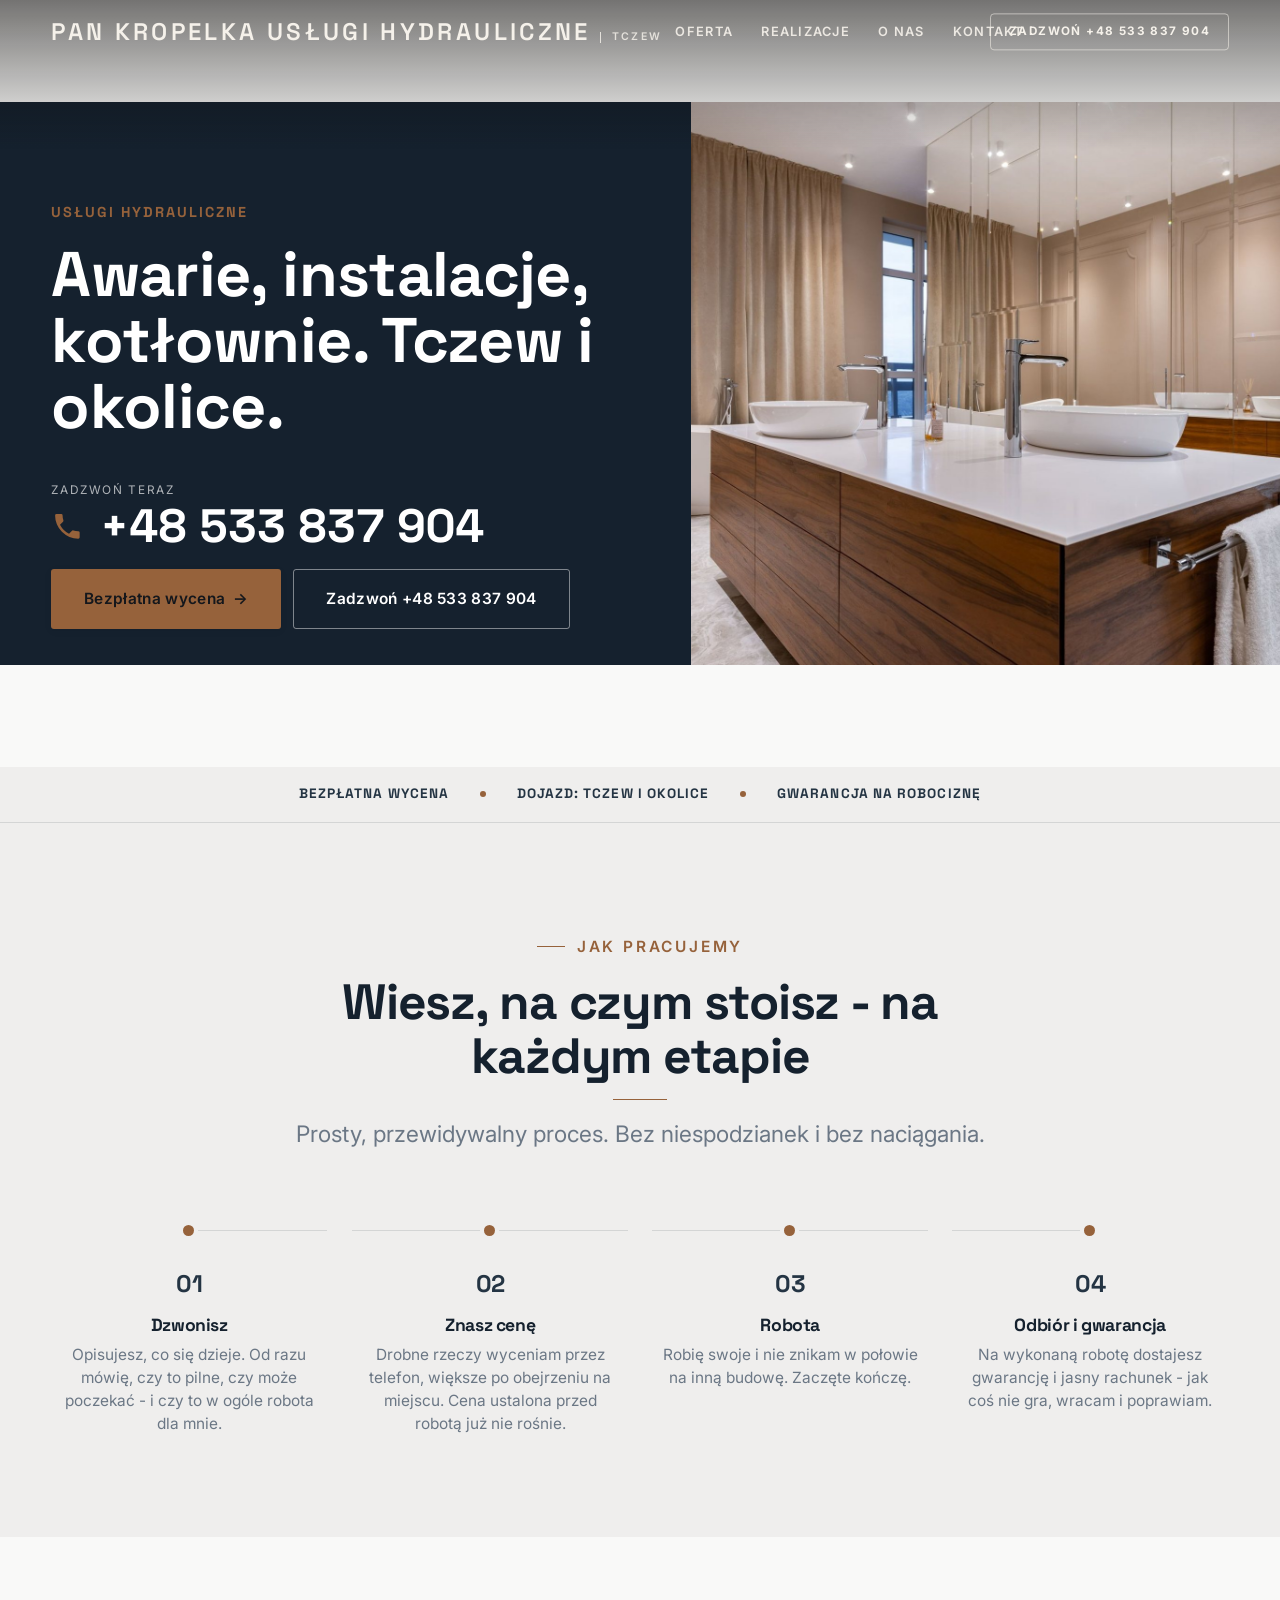
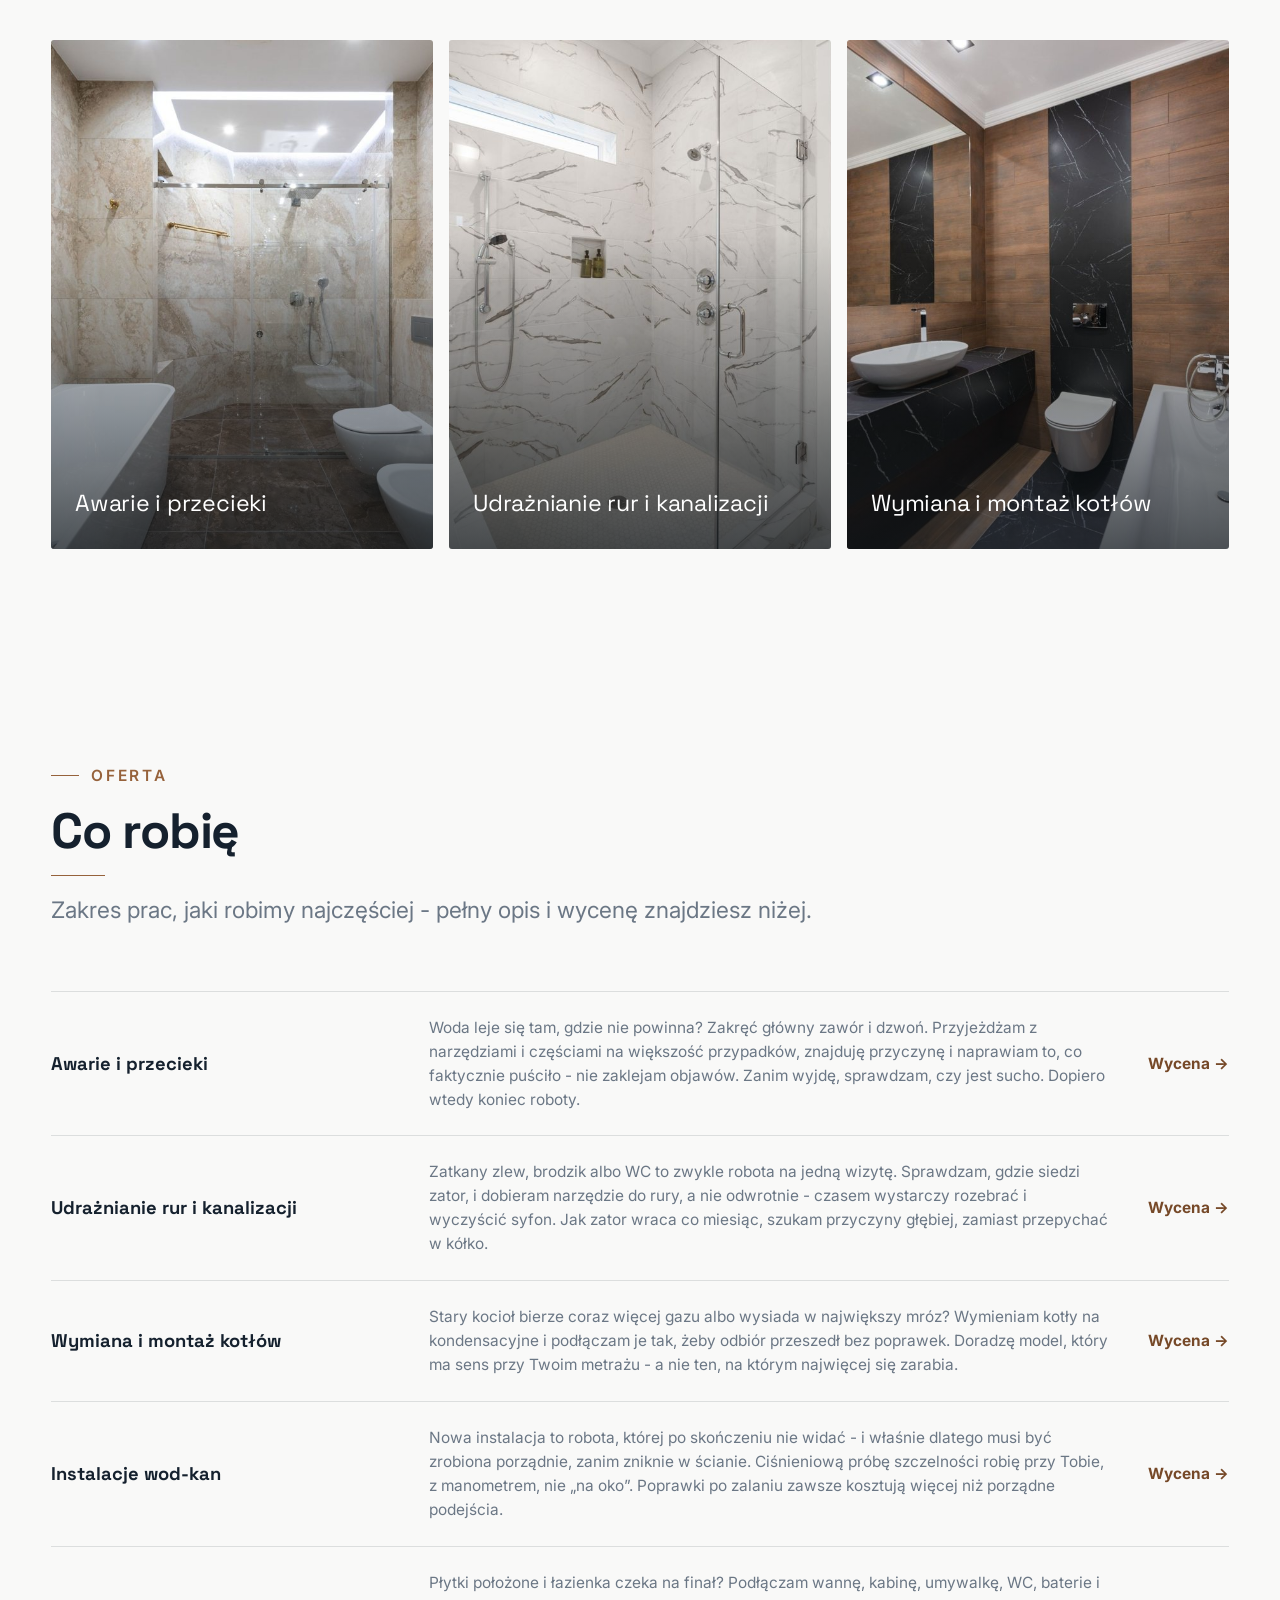
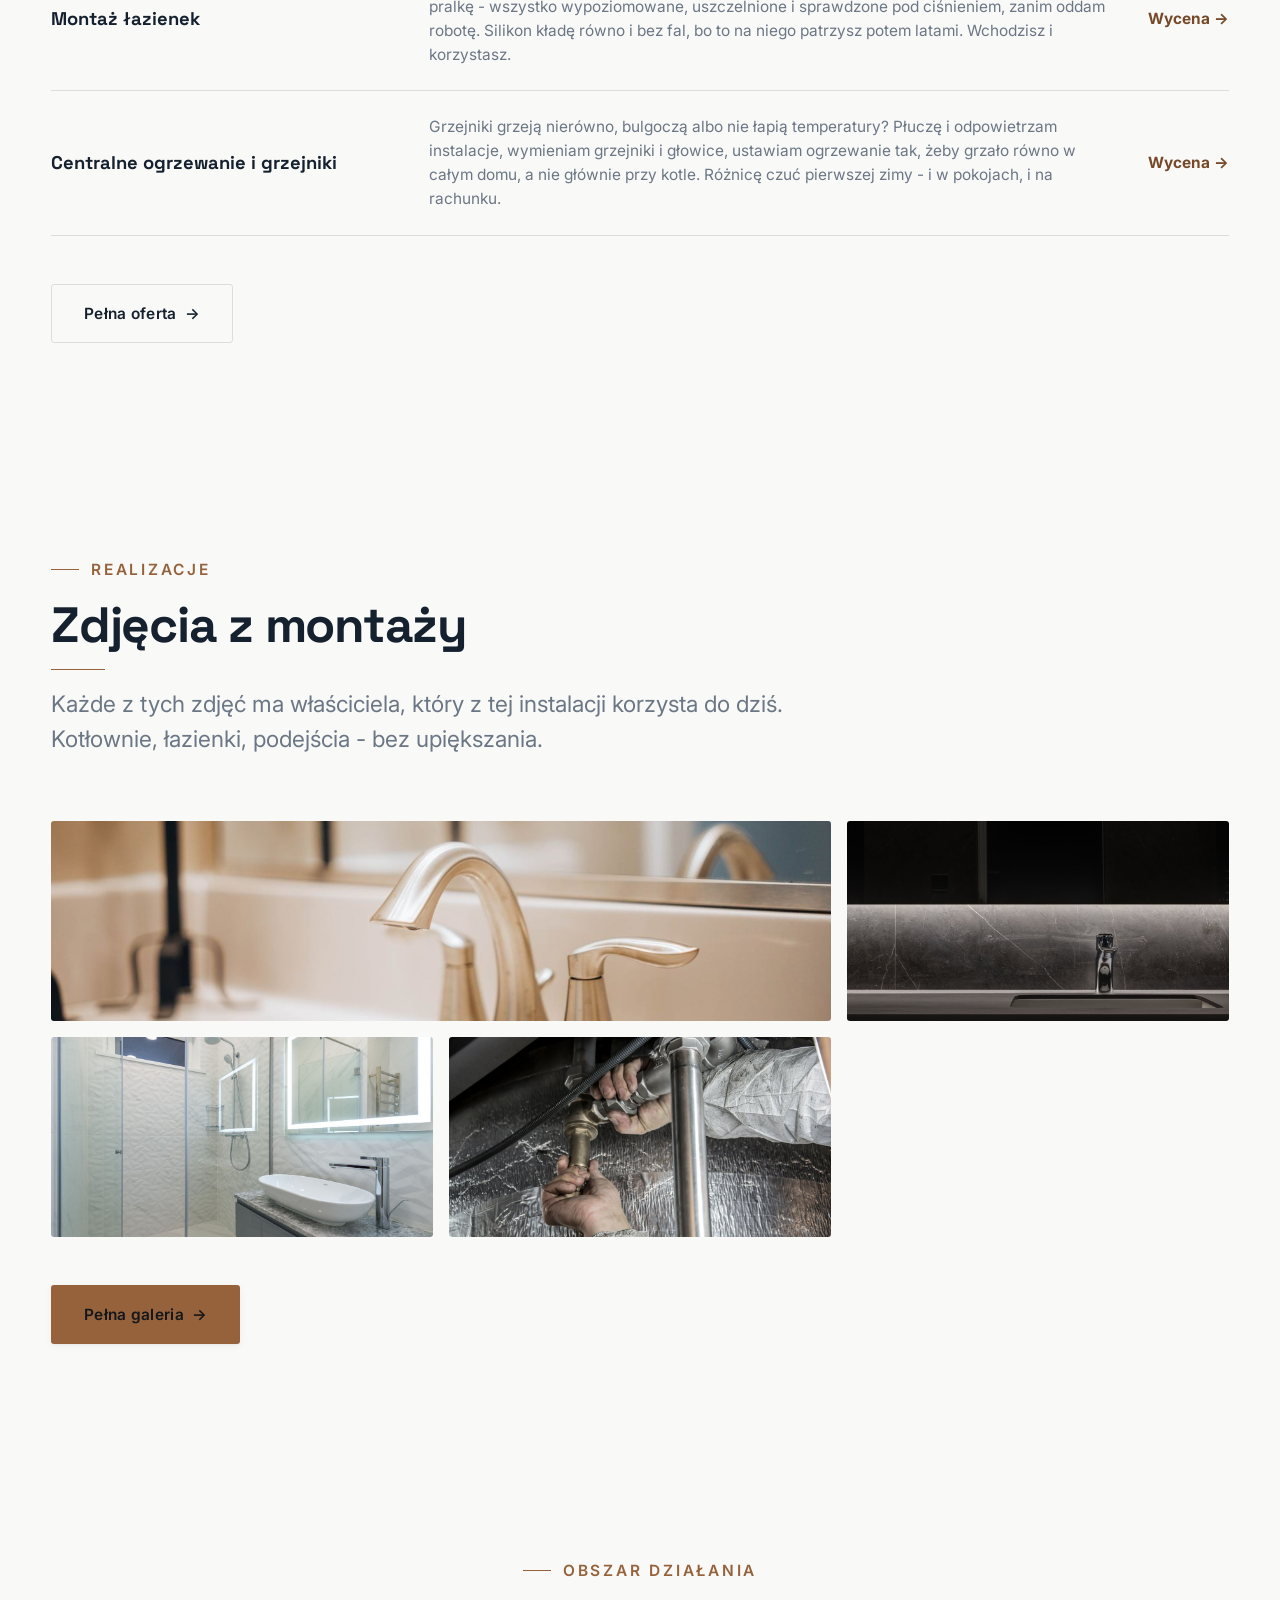
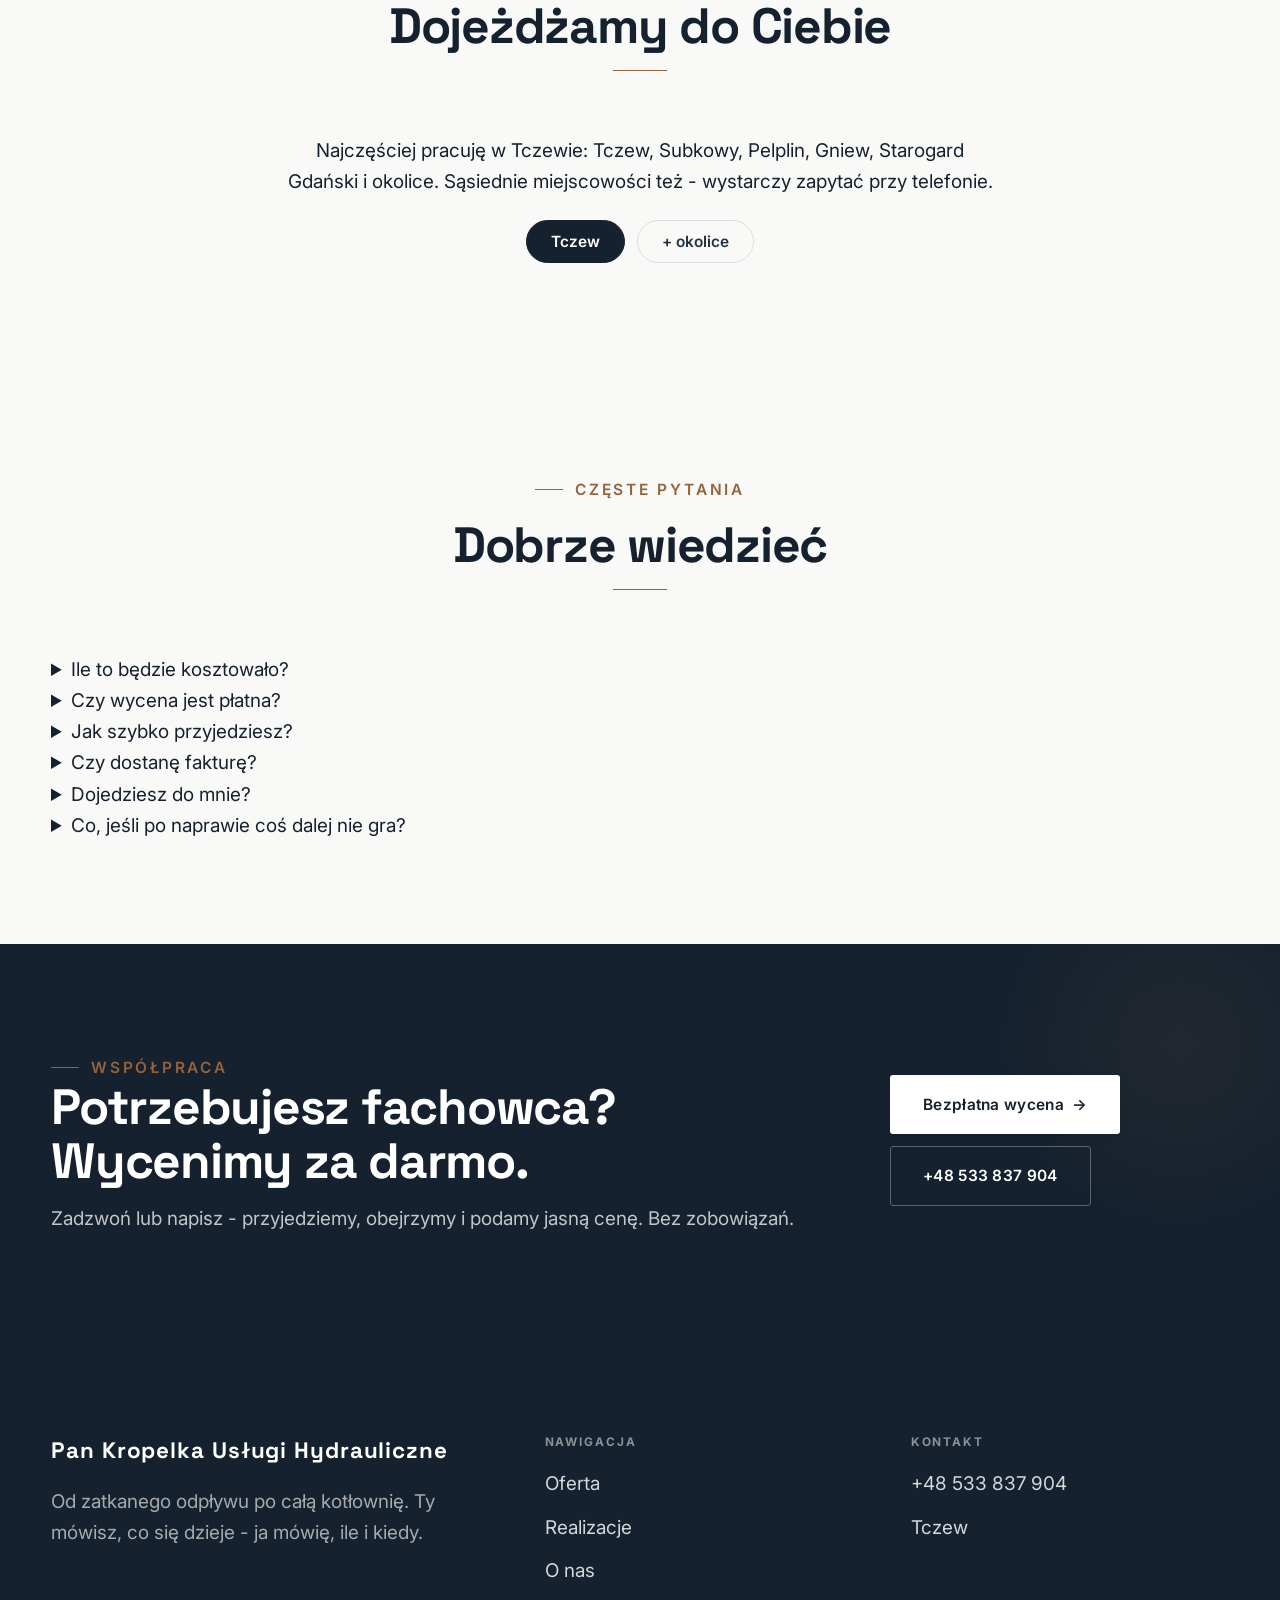
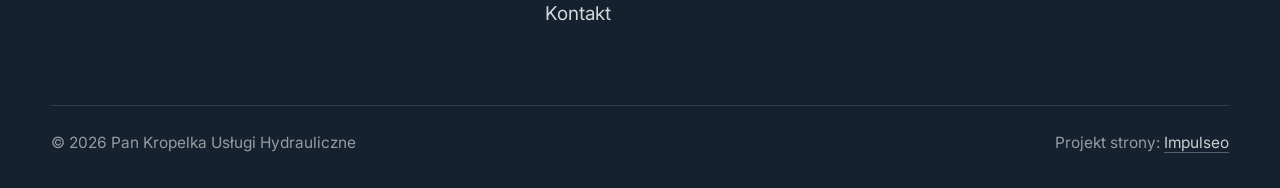
==== commit 35591af3: "Stopka: podpis Impulseo z linkiem + poprawka znikajacego napisu w naglowku" ====
--- a/index.html
+++ b/index.html
@@ -163,7 +163,7 @@
     </div>
     <div class="foot-bot">
       <span>© 2026 Pan Kropelka Usługi Hydrauliczne</span>
-      <span>Projekt strony: Krzysztof Brzeziński</span>
+      <span>Projekt strony: <a class="foot-credit" href="https://impulseo.pl" target="_blank" rel="noopener">Impulseo</a></span>
     </div>
   </div>
 </footer>
--- a/assets/styles.css
+++ b/assets/styles.css
@@ -1,7 +1,7 @@
 /* ============================================================
    STOLBASZ — premium, architektoniczny B2B fit-out
    Jasna paleta, zero brązu. System wg premium-web-craft.
-   Projekt strony: Krzysztof Brzeziński
+   Projekt strony: Impulseo (impulseo.pl)
    ============================================================ */
 
 :root{
@@ -633,3 +633,64 @@
 
 /* === auto-paleta ze zdjęć klienta (dopasowanie do estetyki socials) === */
 :root{--accent:#96623B;--accent-d:#764928;--accent-soft:rgba(150,98,59,0.10);--paper:#F9F9F8;--paper-2:#EFEEED;--paper-3:#E8E7E5;}
+
+/* === HERO-FIT (29.07.2026) — hero DOPASOWUJE SIĘ do wysokości okna =========================
+   Zgłoszenie K. 29.07: na jego laptopie przyciski CTA w hero były ucięte dolną krawędzią
+   (Modern House). Pomiar headless (1512x879 → realny widok 792 px): dolna krawędź CTA
+   wypadała 123 px POD ekranem. Nawet przy maksymalnym oknie (982) było -20 px.
+
+   DLACZEGO POPRZEDNI FIX NIE DZIAŁAŁ: 27.07 dołożyliśmy @media(max-height:820px) — próg.
+   Widok K. ma ~792-895 px, czyli TUŻ NAD progiem → reguła w ogóle się nie włączała.
+   Progi są kruche: każdy inny laptop/dok/pasek zakładek przesuwa granicę.
+
+   ROZWIĄZANIE: zero progów. Każdy rozmiar, który decyduje o wysokości hero (typografia,
+   odstępy, padding), dostaje `min(dotychczasowa-wartość, X svh)` — czyli na wysokim ekranie
+   nic się nie zmienia, a im niższe okno, tym płynniej mniejsze. Treści NIE ucinamy.
+
+   Doklejane na SAM KONIEC styles.css (po motion) → wygrywa kaskadę, nie rusza reguł w miejscu.
+   Weryfikacja: tools-retrofit/measure_fold.py (mierzy zapas pod CTA dla 720/800/879/982). */
+
+/* ---------- HERO KINOWY (strona główna, rodziny „editorial") ---------- */
+.hero-cine .wrap{padding-block:min(var(--space-8),4svh)}
+.hero-cine .eyebrow{margin-bottom:min(var(--space-5),2svh)}
+.hero-cine h1{font-size:min(clamp(2.9rem,2rem + 4.4vw,5.2rem),7.6svh);
+  margin-bottom:min(var(--space-5),2.4svh)}
+.hero-cine .lead{font-size:min(1.125rem,2.3svh);line-height:1.55;
+  margin-bottom:min(var(--space-7),3.2svh)}
+
+/* ---------- HERO FACHOWCY — wariant A (pełny ekran) ---------- */
+.hf-panel{padding-top:min(clamp(6.5rem,13vh,9rem),11svh);
+  padding-bottom:min(clamp(2.6rem,6vh,3.6rem),4svh)}
+.hf-title{font-size:min(clamp(2.3rem,1.6rem + 3.2vw,4.3rem),7svh);
+  margin-top:min(var(--space-4),1.8svh);margin-bottom:min(var(--space-4),1.8svh)}
+.hf-lead{font-size:min(1.18rem,2.3svh);line-height:1.5}
+.hf-phone{margin-top:min(var(--space-6),2.8svh);margin-bottom:min(var(--space-5),2.2svh)}
+.hf-phone-num{font-size:min(clamp(2rem,1.5rem + 2.4vw,3.05rem),5.2svh)}
+.hf-trust{margin-top:min(var(--space-6),2.6svh);padding-top:min(var(--space-4),1.6svh)}
+
+/* Telefon: tam liczy się czytelność, nie upychanie — skalowanie wysokością wyłączone,
+   bo przy 844 px wysokości ekranu svh-limity zaczęłyby zmniejszać tekst bez potrzeby. */
+@media(max-width:680px){
+  .hero-cine h1{font-size:clamp(1.9rem,1.15rem + 4.4vw,2.7rem)}
+  .hero-cine .lead{font-size:.98rem}
+  .hf-title{font-size:clamp(2.1rem,1.6rem + 3.2vw,3rem)}
+  .hf-lead{font-size:1rem}
+  .hf-phone-num{font-size:clamp(1.9rem,1.5rem + 2.4vw,2.5rem)}
+}
+/* === /HERO-FIT === */
+
+
+/* ====== IMPULSEO-FIX-20260731 ======================================================
+   1) PODPIS w stopce jest teraz linkiem do impulseo.pl - ma być widocznie klikalny.
+   2) ŻYWY NAGŁÓWEK: warstwa przenikających kadrów (.mt-hero-layer) miała z-index:1, więc
+      lądowała NAD przyciemnieniem hero, a w rodzinie „fachowcy" nawet nad panelem z tekstem
+      (.hf-panel nie miał własnego z-index). Efekt: przy zmianie zdjęcia napis znikał i wracał.
+      Teraz warstwa idzie tam, gdzie zdjęcie tła (z-index:-2), a treść nagłówka dostaje twardy
+      z-index:3. Zmieniają się WYŁĄCZNIE zdjęcia w tle - napis stoi nieruchomo.
+      (hero-cine celowo pominięte: tam img ma z-index:0 i układ był poprawny.) */
+.foot-bot a.foot-credit{color:rgba(255,255,255,.78);text-decoration:none;border-bottom:1px solid rgba(255,255,255,.28)}
+.foot-bot a.foot-credit:hover{color:#fff;border-bottom-color:#fff}
+.hero-fach > img.mt-hero-layer,.hero-gastro > img.mt-hero-layer,.hero-auto > img.mt-hero-layer,
+.hero-dom > img.mt-hero-layer,.hero-studio > img.mt-hero-layer{z-index:-2}
+.hf-panel,.hf-inner,.hd-panel,.hk-panel,.ha-inner,.hs-inner,.hg-inner{position:relative;z-index:3}
+/* ====== koniec IMPULSEO-FIX-20260731 ====== */
